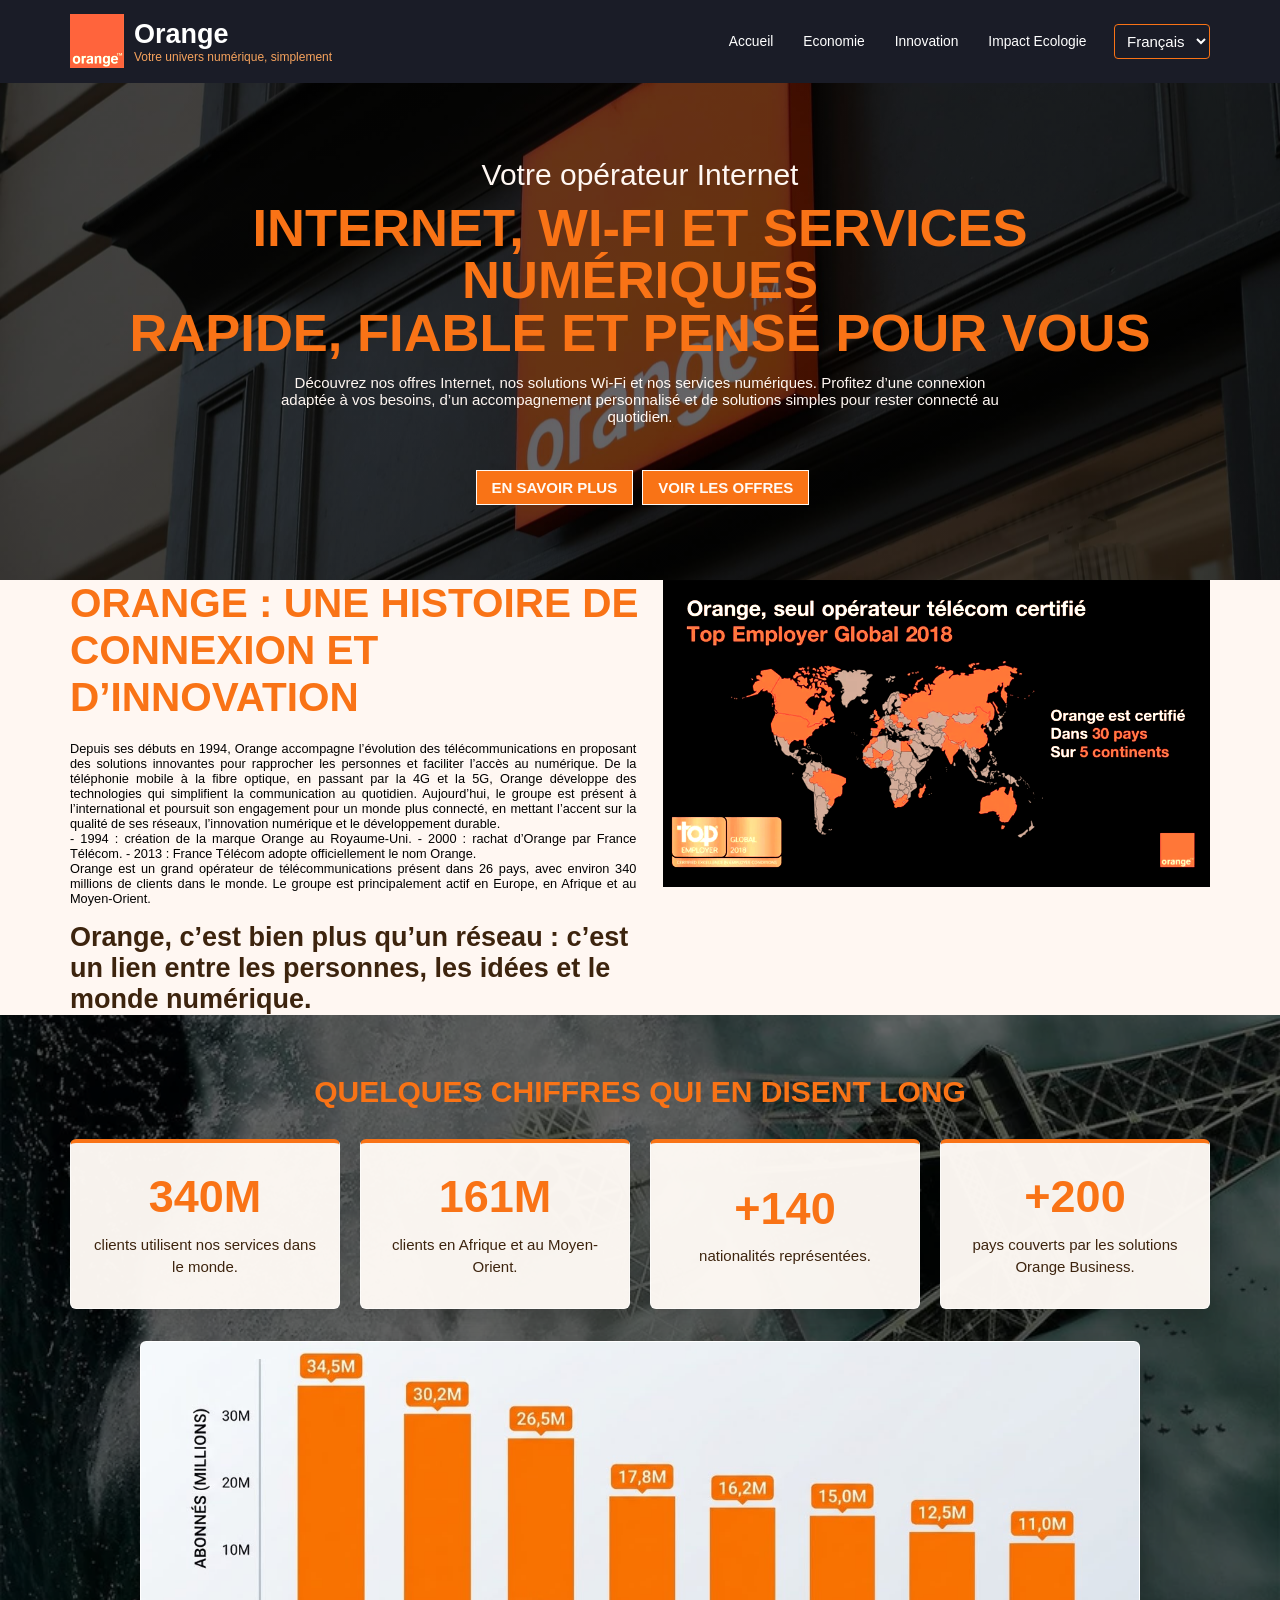
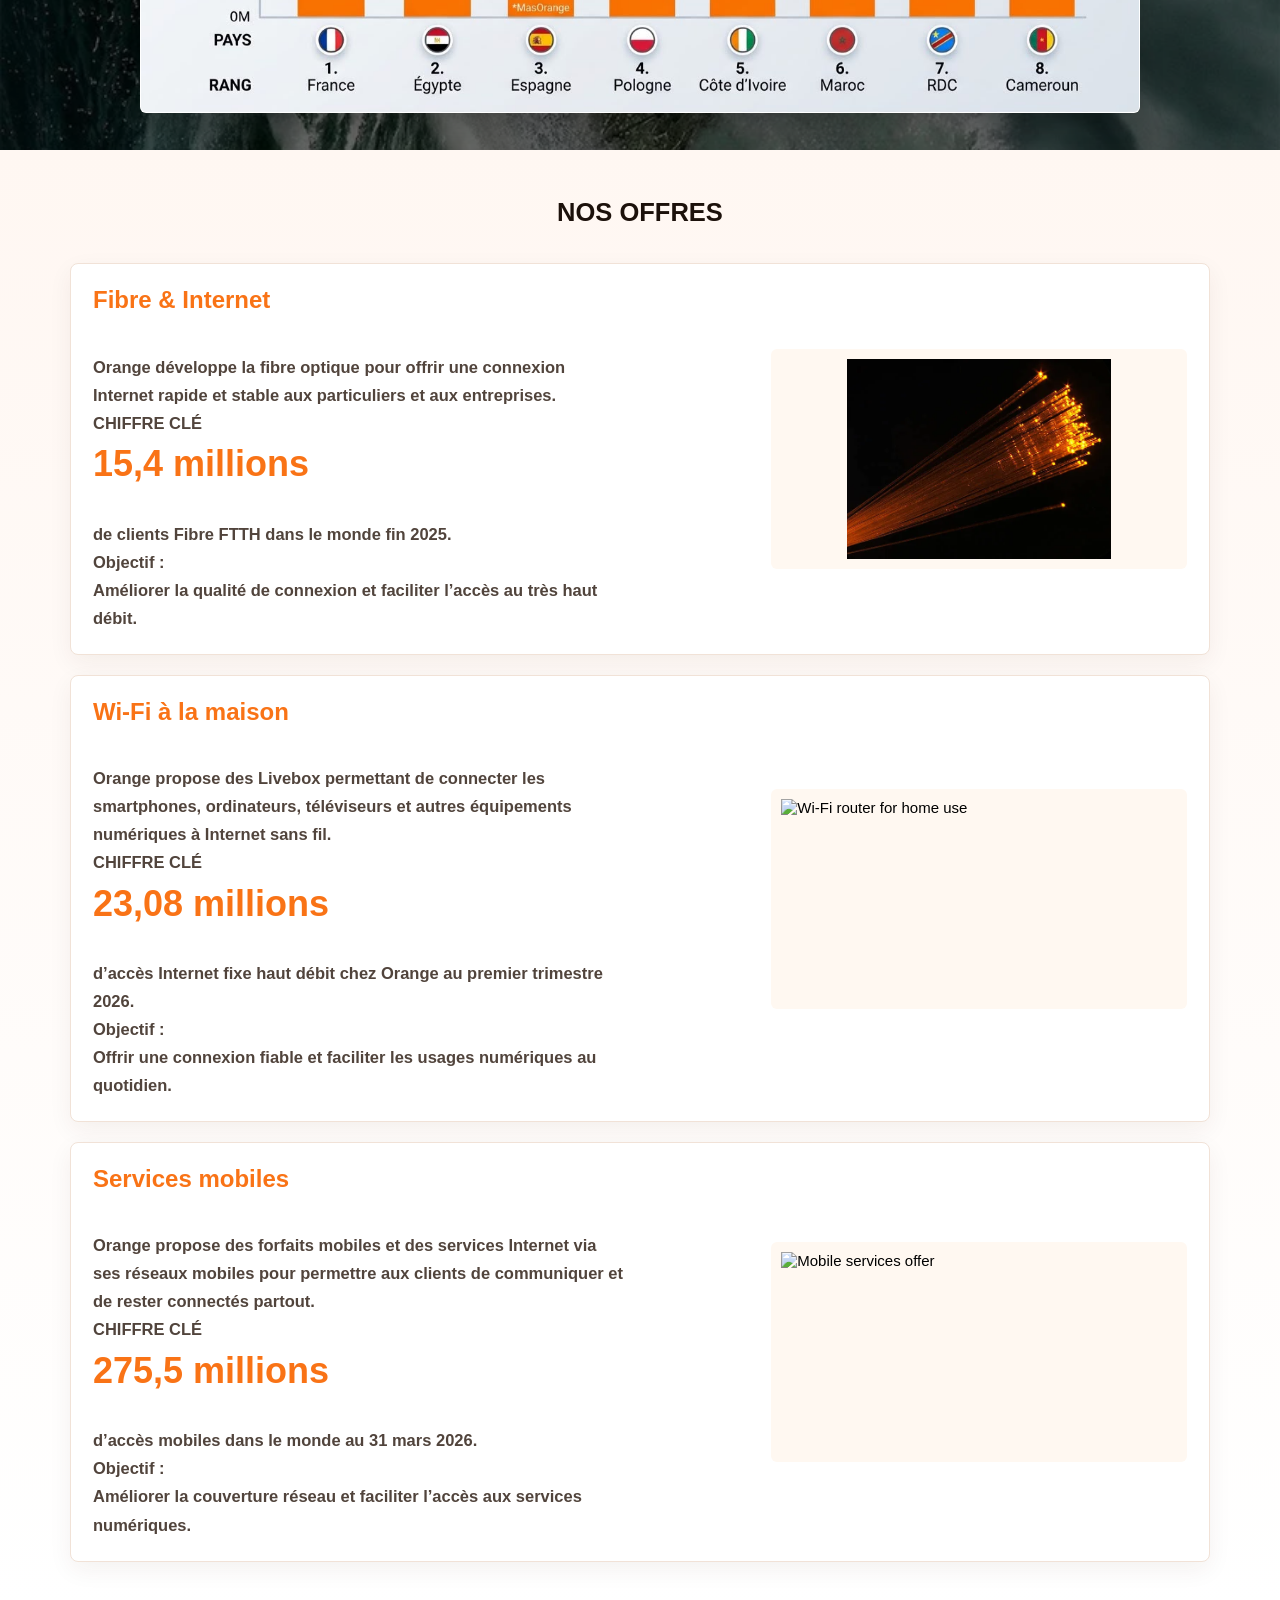
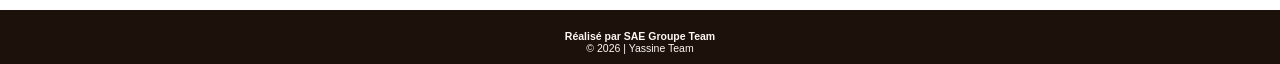
==== index.html @ 85a55e66 "Update index.html" ====
<!DOCTYPE html>
<html lang="fr" dir="ltr">
<head lang="fr">
    <meta charset="UTF-8">
    <meta http-equiv="X-UA-Compatible" content="IE=edge">
    <meta name="viewport" content="width=device-width, initial-scale=1.0">
    <title>Orange</title>
    <link rel="icon" href="images/logo/orange.jpg" type="image/x-icon">
    <link rel="stylesheet" href="style.css">
</head>

<body>
    <section id="sec-0">
        <header class="ana">
            <div class="hide" id="searchBar">
                <input type="search" name="searchBox" id="searchBox" placeholder="Type your search here..    Press [Esc] to exist">
            </div>
            <div class="container">  
                    <img class="orange-logo" src="menuimages\orange.jpg" alt="Logo Orange" />
                    
                   <h1 class="hhh">
                        <span>Orange</span>
                        <p class="you" data-i18n="tagline">Votre univers numérique, simplement</p>
                    </h1>
                <div class="meme">
                <nav class="me">
                    <a href="index.html" data-i18n="nav-index">Accueil</a>
                    <a href="page1.html" data-i18n="nav-economy">Economie</a>
                    <a href="page2.html" data-i18n="nav-innovation">Innovation</a>
                    <a href="page3.html" data-i18n="nav-ecology">Impact Ecologie</a>
                </nav>
                <label class="language-picker">
                    <span class="visually-hidden" data-i18n="language-label">Langue</span>
                    <select id="language-select" aria-label="Langue">
                        <option value="fr">Français</option>
                        <option value="en">English</option>
                        <option value="ar">العربية</option>
                    </select>
                </label>
                </div>
            </div>
        </header>
        <article>
        <div class="container">
            <h1 data-i18n="hero-title">Votre opérateur Internet</h1>
            <h2><span data-i18n="hero-heading">Internet, Wi‑Fi et services numériques</span><br>
            <span data-i18n="hero-subheading">Rapide, fiable et pensé pour vous</span></h2>
            <p data-i18n="hero-description">Découvrez nos offres Internet, nos solutions Wi‑Fi et nos services numériques. Profitez d’une connexion adaptée à vos besoins, d’un accompagnement personnalisé et de solutions simples pour rester connecté au quotidien.</p>
            <nav class="wahwah">
            <a href="#sec-2" data-i18n="hero-more">En savoir plus</a>
            <a href="#sec-3" data-i18n="hero-offers">Voir les offres</a>
            </nav>
        </div>
        </article>
    </section>
    <section id="sec-1">
        <div class="container">
            <article>
                <h1 data-i18n="welcome-title">Orange : une histoire de connexion et d’innovation</h1>
                <p data-i18n="services-description">Depuis ses débuts en 1994, Orange accompagne l’évolution des télécommunications en proposant des solutions innovantes pour rapprocher les personnes et faciliter l’accès au numérique. De la téléphonie mobile à la fibre optique, en passant par la 4G et la 5G, Orange développe des technologies qui simplifient la communication au quotidien.
                   Aujourd’hui, le groupe est présent à l’international et poursuit son engagement pour un monde plus connecté, en mettant l’accent sur la qualité de ses réseaux, l’innovation numérique et le développement durable.
                    <br> - 1994 : création de la marque Orange au Royaume-Uni.
                         - 2000 : rachat d’Orange par France Télécom.
                         - 2013 : France Télécom adopte officiellement le nom Orange.
                   <br> Orange est un grand opérateur de télécommunications présent dans 26 pays, avec environ 340 millions de clients dans le monde. Le groupe est principalement actif en Europe, en Afrique et au Moyen-Orient.
                </p>
                 <h2 data-i18n="services-title">Orange, c’est bien plus qu’un réseau : c’est un lien entre les personnes, les idées et le monde numérique.</h2>
            </article>
            <aside><img src="menuimages\orangestat.webp" alt="man"></aside>
        </div>
    </section>
    <section id="sec-2">
        <div class="container">
            <h1 data-i18n="stats-title">Quelques chiffres qui en disent long</h1>
            <div class="stats-grid">
                <article class="stat-card">
                    <strong class="stat-number" data-i18n="stat-340-number">340M</strong>
                    <p class="stat-label" data-i18n="stat-340-label">clients utilisent nos services dans le monde.</p>
                </article>
                <article class="stat-card">
                    <strong class="stat-number" data-i18n="stat-161-number">161M</strong>
                    <p class="stat-label" data-i18n="stat-161-label">clients en Afrique et au Moyen-Orient.</p>
                </article>
                <article class="stat-card">
                    <strong class="stat-number" data-i18n="stat-140-number">+140</strong>
                    <p class="stat-label" data-i18n="stat-140-label">nationalités représentées.</p>
                </article>
                <article class="stat-card">
                    <strong class="stat-number" data-i18n="stat-200-number">+200</strong>
                    <p class="stat-label" data-i18n="stat-200-label">pays couverts par les solutions Orange Business.</p>
                </article>
                <img src="menuimages\graph.jpeg" alt="man" class="stat-image">
            </div>
        </div>
    </section>
    <section id="sec-3">
        <div class="container">
            <h1 data-i18n="offers-title">Nos offres</h1>
            <div class="cont">
                <div class="card">
                    <div class="offer-copy">
                        <h5 class="caption" data-i18n="fiber-title">Fibre & Internet</h5>
                        <p data-i18n="fiber-description">
                            <br>
                            Orange développe la fibre optique pour offrir une connexion Internet rapide et stable aux particuliers et aux entreprises.
                            <br>

                            CHIFFRE CLÉ
                            <br>

                            15,4 millions
                            <br>

                            de clients Fibre FTTH dans le monde fin 2025.
                            <br>

                            Objectif :
                            <br>

                            Améliorer la qualité de connexion et faciliter l’accès au très haut débit.
                        </p>
                    </div>
                    <img src="menuimages/fibre.webp" class="offer-image" alt="Fibre Internet offer">
                </div>
                <div class="card">
                    <div class="offer-copy">
                        <h5 class="caption" data-i18n="wifi-title">Wi‑Fi à la maison</h5>
                        <p data-i18n="wifi-description">
                            <br>
                            Orange propose des Livebox permettant de connecter les smartphones, ordinateurs, téléviseurs et autres équipements numériques à Internet sans fil.
                            <br>

CHIFFRE CLÉ
                            <br>

23,08 millions
                            <br>

d’accès Internet fixe haut débit chez Orange au premier trimestre 2026.
                            <br>

Objectif :
                            <br>

Offrir une connexion fiable et faciliter les usages numériques au quotidien.
                        </p>
                    </div>
                    <img src="menuimages\maison.png" class="offer-image" alt="Wi-Fi router for home use">
                </div>
                <div class="card">
                    <div class="offer-copy">
                        <h5 class="caption" data-i18n="mobile-title">Services mobiles</h5>
                        <p data-i18n="mobile-description">
                            <br>
                           Orange propose des forfaits mobiles et des services Internet via ses réseaux mobiles pour permettre aux clients de communiquer et de rester connectés partout.
                            <br>

CHIFFRE CLÉ
                            <br>

275,5 millions
                            <br>

d’accès mobiles dans le monde au 31 mars 2026.
                            <br>

Objectif :
                            <br>

Améliorer la couverture réseau et faciliter l’accès aux services numériques.
                        </p>
                    </div>
                    <img src="menuimages\sm.png" class="offer-image" alt="Mobile services offer">
                </div>
            </div>
        </div>
    </section>

    <section id="sec-7">
        <div class="container">
            <h4 data-i18n="footer-credit">Réalisé par SAE Groupe Team</h4>
            <p data-i18n="footer-copy">© 2026 | Yassine Team</p>
        </div>
    </section>

    <script>
        const translations = {
            fr: {
                'page-title': 'Orange', 'language-label': 'Langue',
                tagline: 'Votre univers numérique, simplement',
                'nav-economy': 'Économie', 'nav-ecology': 'Écologie', 'nav-innovation': 'Innovation', 'nav-help': 'Aide', 'nav-contact': 'Contact',
                'hero-title': 'Votre opérateur Internet', 'hero-heading': 'Internet, Wi‑Fi et services numériques', 'hero-subheading': 'Rapide, fiable et pensé pour vous',
                'hero-description': 'Découvrez nos offres Internet, nos solutions Wi‑Fi et nos services numériques. Profitez d’une connexion adaptée à vos besoins, d’un accompagnement personnalisé et de solutions simples pour rester connecté au quotidien.',
                'hero-more': 'En savoir plus', 'hero-offers': 'Voir les offres',
                'welcome-title': 'Bienvenue chez votre opérateur Internet', 'services-title': 'Nos services',
                'services-description': 'Retrouvez des solutions adaptées à chaque usage : Internet à la maison, Wi‑Fi, accompagnement client et services numériques. Choisissez l’offre qui correspond à votre quotidien et restez connecté où que vous soyez.',
                'stats-title': 'Quelques chiffres qui en disent long',
                'stat-340-number': '340M', 'stat-340-label': 'clients utilisent nos services dans le monde.',
                'stat-161-number': '161M', 'stat-161-label': 'clients en Afrique et au Moyen-Orient.',
                'stat-140-number': '+140', 'stat-140-label': 'nationalités représentées.',
                'stat-200-number': '+200', 'stat-200-label': 'pays couverts par les solutions Orange Business.',
                'offers-title': 'Nos offres', 'fiber-title': 'Fibre & Internet', 'fiber-description': 'Profitez d’une connexion rapide et stable pour naviguer, regarder vos contenus en streaming, travailler et rester connecté au quotidien. Haut débit. Connexion stable. Pour toute la maison.',
                'wifi-title': 'Wi‑Fi à la maison', 'wifi-description': 'Profitez d’une connexion Wi‑Fi stable dans toute la maison pour connecter facilement vos appareils au quotidien. Bonne couverture Wi‑Fi. Dans toute la maison. Tous vos appareils connectés.',
                'mobile-title': 'Services mobiles', 'mobile-description': 'Restez connecté partout avec nos offres mobiles adaptées à vos besoins. Profitez d’un réseau performant pour communiquer, naviguer sur Internet et utiliser vos applications au quotidien. Offres mobiles. Internet mobile. Réseau performant.',
                'footer-credit': 'Réalisé par SAE Groupe Team', 'footer-copy': '© 2026 | Yassine Team'
            },
            en: {
                'page-title': 'Orange', 'language-label': 'Language',
                tagline: 'Your digital world, made simple',
                'nav-economy': 'Economy', 'nav-ecology': 'Environment', 'nav-innovation': 'Innovation', 'nav-help': 'Help', 'nav-contact': 'Contact',
                'hero-title': 'Your Internet provider', 'hero-heading': 'Internet, Wi-Fi and digital services', 'hero-subheading': 'Fast, reliable and made for you',
                'hero-description': 'Discover our Internet plans, Wi-Fi solutions and digital services. Enjoy a connection tailored to your needs, personal support and simple solutions to keep you connected every day.',
                'hero-more': 'Learn more', 'hero-offers': 'Explore plans',
                'welcome-title': 'Welcome to your Internet provider', 'services-title': 'Our services',
                'services-description': 'Find solutions for every need: home Internet, Wi-Fi, customer support and digital services. Choose the plan that fits your everyday life and stay connected wherever you are. Orange is a major telecommunications provider present in 26 countries, with around 340 million customers worldwide. The group operates mainly in Europe, Africa and the Middle East.',
                'stats-title': 'A few numbers that speak volumes',
                'stat-340-number': '340M', 'stat-340-label': 'customers use our services worldwide.',
                'stat-161-number': '161M', 'stat-161-label': 'customers in Africa and the Middle East.',
                'stat-140-number': '+140', 'stat-140-label': 'nationalities represented.',
                'stat-200-number': '+200', 'stat-200-label': 'countries covered by Orange Business solutions.',
                'offers-title': 'Our plans', 'fiber-title': 'Fibre & Internet', 'fiber-description': '- Enjoy a fast, stable connection for browsing, streaming, working and staying connected every day. High speed. Stable connection. For your whole home. - In France, Orange has around 15.4 million fibre customers worldwide, including nearly 10 million in France, according to figures from the end of 2025.',
                'wifi-title': 'Home Wi-Fi', 'wifi-description': '- Enjoy stable Wi-Fi throughout your home and easily connect your devices every day. Good Wi-Fi coverage. Throughout the home. All your devices connected. - In France, Orange still had around 1.6 million non-fibre fixed Internet connections at the end of 2025.',
                'mobile-title': 'Mobile services', 'mobile-description': '- Stay connected wherever you go with mobile plans tailored to your needs. Enjoy a high-performance network for calls, browsing and everyday apps. Mobile plans. Mobile Internet. High-performance network. - In France, Orange had 34 million customers in 2025, according to the group’s official figures. - Worldwide, Orange had 272.8 million mobile accesses at the end of 2025, according to its official figures.',
                'footer-credit': 'Made by SAE Groupe Team', 'footer-copy': '© 2026 | Yassine Team'
            },
            ar: {
                'page-title': 'أورنج', 'language-label': 'اللغة',
                tagline: 'عالمك الرقمي بكل بساطة',
                'nav-economy': 'الاقتصاد', 'nav-ecology': 'البيئة', 'nav-innovation': 'الابتكار', 'nav-help': 'المساعدة', 'nav-contact': 'اتصل بنا',
                'hero-title': 'مزود الإنترنت الخاص بك', 'hero-heading': 'الإنترنت والواي فاي والخدمات الرقمية', 'hero-subheading': 'سريع وموثوق ومصمم من أجلك',
                'hero-description': 'اكتشف عروض الإنترنت وحلول الواي فاي والخدمات الرقمية. استفد من اتصال يناسب احتياجاتك، ومرافقة شخصية، وحلول بسيطة لتبقى متصلاً كل يوم.',
                'hero-more': 'اكتشف المزيد', 'hero-offers': 'تصفح العروض',
                'welcome-title': 'مرحباً بك لدى مزود الإنترنت الخاص بك', 'services-title': 'خدماتنا',
                'services-description': 'اكتشف حلولاً تناسب جميع الاستخدامات: إنترنت منزلي، وواي فاي، وخدمة العملاء، وخدمات رقمية. اختر العرض المناسب لحياتك اليومية وابقَ متصلاً أينما كنت. أورنج شركة اتصالات كبرى موجودة في 26 دولة، ويبلغ عدد عملائها نحو 340 مليوناً حول العالم. وتنشط المجموعة بشكل رئيسي في أوروبا وأفريقيا والشرق الأوسط.',
                'stats-title': 'أرقام تتحدث عن نفسها',
                'stat-340-number': '340 مليون', 'stat-340-label': 'عميل يستخدم خدماتنا حول العالم.',
                'stat-161-number': '161 مليون', 'stat-161-label': 'عميل في أفريقيا والشرق الأوسط.',
                'stat-140-number': 'أكثر من 140', 'stat-140-label': 'جنسية ممثلة.',
                'stat-200-number': 'أكثر من 200', 'stat-200-label': 'دولة تغطيها حلول Orange Business.',
                'offers-title': 'عروضنا', 'fiber-title': 'الألياف البصرية والإنترنت', 'fiber-description': '- استمتع باتصال سريع ومستقر للتصفح ومشاهدة المحتوى والعمل والبقاء متصلاً كل يوم. سرعة عالية. اتصال مستقر. لجميع أفراد المنزل. - في فرنسا، لدى أورنج نحو 15.4 مليون عميل للألياف البصرية حول العالم، من بينهم ما يقارب 10 ملايين في فرنسا، وفقاً لأرقام نهاية عام 2025.',
                'wifi-title': 'واي فاي في المنزل', 'wifi-description': '- استمتع باتصال واي فاي مستقر في جميع أنحاء المنزل واربط أجهزتك بسهولة. تغطية واي فاي جيدة. في كل أرجاء المنزل. جميع أجهزتك متصلة. - في فرنسا، كان لدى أورنج نحو 1.6 مليون اشتراك إنترنت ثابت غير متصل بالألياف البصرية في نهاية عام 2025.',
                'mobile-title': 'خدمات الهاتف المحمول', 'mobile-description': '- ابقَ متصلاً أينما كنت مع عروض الهاتف المحمول المناسبة لاحتياجاتك. استفد من شبكة فعالة للمكالمات وتصفح الإنترنت واستخدام التطبيقات. عروض الهاتف المحمول. إنترنت الهاتف المحمول. شبكة فعالة. - في فرنسا، بلغ عدد عملاء أورنج 34 مليوناً في عام 2025، وفقاً للأرقام الرسمية للمجموعة. - وعلى مستوى العالم، بلغ عدد اشتراكات الهاتف المحمول لدى أورنج 272.8 مليوناً في نهاية عام 2025، وفقاً لأرقامها الرسمية.',
                'footer-credit': 'تنفيذ فريق SAE Groupe', 'footer-copy': '© 2026 | فريق ياسين'
            }
        };

        const languageSelect = document.querySelector('#language-select');
        const offerNumberPattern = /(\d[\d.,]*\s+(?:millions?|مليون(?:اً)?))/gi;

        function emphasizeOfferNumbers(element) {
            const walker = document.createTreeWalker(element, NodeFilter.SHOW_TEXT);
            const textNodes = [];

            while (walker.nextNode()) {
                textNodes.push(walker.currentNode);
            }

            textNodes.forEach((textNode) => {
                const text = textNode.textContent;
                const matches = [...text.matchAll(offerNumberPattern)];

                if (!matches.length) {
                    return;
                }

                const fragment = document.createDocumentFragment();
                let position = 0;

                matches.forEach((match) => {
                    fragment.append(document.createTextNode(text.slice(position, match.index)));
                    const number = document.createElement('span');
                    number.className = 'offer-number';
                    number.textContent = match[0];
                    fragment.append(number);
                    position = match.index + match[0].length;
                });

                fragment.append(document.createTextNode(text.slice(position)));
                textNode.replaceWith(fragment);
            });
        }

        document.querySelectorAll('#sec-3 .card p').forEach(emphasizeOfferNumbers);

        function setLanguage(language) {
            const dictionary = translations[language];
            document.documentElement.lang = language;
            document.documentElement.dir = language === 'ar' ? 'rtl' : 'ltr';
            document.title = dictionary['page-title'];
            document.querySelectorAll('[data-i18n]').forEach((element) => {
                element.textContent = dictionary[element.dataset.i18n];
                if (element.matches('#sec-3 .card p')) {
                    emphasizeOfferNumbers(element);
                }
            });
            languageSelect.setAttribute('aria-label', dictionary['language-label']);
        }

        languageSelect.addEventListener('change', (event) => setLanguage(event.target.value));
    </script>
</body>
</html>
---- style.css ----
* {
    box-sizing: border-box;
    margin: 0;
    padding: 0;
    outline-style: none;
}

:root {
    --txtaccent: #fff7f2;
    --textaccent2: #f7a35d;
    --textaccent3: #3d240e;
    --txtaccent4: #f97316;
    --haccent: #f97316;
    --haccent2: #fffaf5;
    --bgaccent: #1c110b;
}

html {
    color: #000;
    font-family: 'Segoe UI', Tahoma, Geneva, Verdana, sans-serif;
    font-size: 12px;
}

.container {
    width: 95%;
    margin: 0 auto;
}

img {
    filter: sepia(0.45) saturate(1.7) hue-rotate(-25deg) brightness(1.05) contrast(1.08);
}

.hide {
    display: none;
}

#sec-0 {
    background: linear-gradient(rgba(0, 0, 0, 0.6), rgba(0, 0, 0, 0.6)), url(menuimages/orange.jpeg) no-repeat center center / cover;
}

#sec-0 header.ana {
    position: relative;
    display: flex;
    background-color: #1a1c27;
}

#sec-0 header.ana .container {
    display: flex;
    align-items: center;
    justify-content: flex-start;
    gap: 10px;
    padding: 0.65rem 0;
}

.orange-logo {
    width: 54px;
    height: 54px;
    flex-shrink: 0;
    object-fit: cover;
}

#sec-0 header h1 {
    color: var(--haccent);
    font-size: 1.8rem;
    font-weight: bold;
}

#sec-0 header h1 span {
    color: #fff;
}

#sec-0 header h1 p {
    color: var(--textaccent2);
    font-size: 0.8rem;
    font-weight: normal;
}

#sec-0 header .meme {
    display: flex;
    align-items: center;
    gap: 0.5rem;
    margin-left: auto;
}

.me {
    display: flex;
    flex-wrap: wrap;
    flex-direction: row;
}

.language-picker {
    flex-shrink: 0;
}

.language-picker select {
    max-width: 110px;
    padding: 7px 8px;
    border: 1px solid var(--haccent);
    border-radius: 4px;
    background-color: #1a1c27;
    color: #fff;
    font: inherit;
}

.visually-hidden {
    position: absolute;
    width: 1px;
    height: 1px;
    overflow: hidden;
    clip: rect(0, 0, 0, 0);
    white-space: nowrap;
    clip-path: inset(50%);
}

html[dir="rtl"] body {
    text-align: right;
}

html[dir="rtl"] #sec-0 article,
html[dir="rtl"] #sec-2,
html[dir="rtl"] #sec-3 h1,
html[dir="rtl"] #sec-7 {
    text-align: center;
}

html[dir="rtl"] #sec-3 .card p {
    text-align: right;
}

html[dir="rtl"] #sec-1 article {
    text-align: right;
}

#sec-0 header nav a {
    display: block;
    padding: 10px;
    color: white;
    text-align: center;
    text-decoration: none;
}

#sec-0 header nav a:hover {
    border-top: 3px solid black;
    border-bottom: 1px solid cyan;
    border-radius: 20px;
    background-color: #73757e;
    color: white;
    text-decoration: underline;
    transition: all 1.5s ease;
}

#sec-0 article {
    display: flex;
    align-items: center;
    padding: 3rem 0;
    text-align: center;
}

#sec-0 article h1 {
    margin-bottom: 10px;
    color: var(--txtaccent);
    font-size: 1.25rem;
    font-weight: normal;
}

#sec-0 article h2 {
    margin-bottom: 15px;
    color: var(--txtaccent);
    font-size: 1.85rem;
    font-weight: 700;
    line-height: 1em;
    text-transform: uppercase;
}

#sec-0 article h2 span {
    color: var(--haccent);
}

#sec-0 article p {
    margin-bottom: 3rem;
    padding: 0 4rem;
    color: var(--txtaccent);
}

#sec-0 article a {
    display: inline-block;
    margin-left: 5px;
    padding: 8px 15px;
    border: 1px solid var(--haccent2);
    background-color: var(--txtaccent4);
    color: var(--haccent2);
    font-weight: bold;
    text-decoration: none;
    text-transform: uppercase;
}

#sec-0 article a:hover {
    background-color: #0b2d5c;
    color: #fff;
}

#sec-1 {
    background-color: var(--txtaccent);
}

#sec-1 article {
    padding-top: 20px;
    text-align: center;
}

#sec-1 article h1 {
    color: var(--haccent);
    font-size: 1.85rem;
    font-weight: 700;
    text-transform: uppercase;
}

#sec-1 article h2 {
    color: var(--textaccent3);
    font-size: 1.1rem;
    font-weight: 700;
}

#sec-1 article p {
    margin: 1.3rem 0 1.1rem;
    font-size: 0.85rem;
    text-align: justify;
}

#sec-1 aside {
    width: 95%;
    margin: 25px auto 0;
}

#sec-1 aside img {
    display: block;
    width: 100%;
    max-width: 560px;
    height: auto;
    margin: 0 auto;
    object-fit: contain;
}

#sec-2 {
    padding: 3rem 0 2.5rem;
    background: linear-gradient(rgba(0, 0, 0, 0.6), rgba(0, 0, 0, 0.6)), url(menuimages/paris.webp) no-repeat center center / cover;
    text-align: center;
}

#sec-2 .container > h1 {
    margin-bottom: 30px;
    color: var(--haccent);
    font-size: 2rem;
    font-weight: 700;
    text-transform: uppercase;
}

#sec-2 .stats-grid {
    display: grid;
    grid-template-columns: minmax(0, 1fr);
    gap: 16px;
}

#sec-2 .stat-card {
    display: flex;
    min-height: 170px;
    flex-direction: column;
    align-items: center;
    justify-content: center;
    padding: 24px 20px;
    border: 1px solid rgba(255, 255, 255, 0.68);
    border-top: 4px solid var(--haccent);
    border-radius: 6px;
    background-color: rgba(255, 250, 245, 0.97);
    box-shadow: 0 8px 24px rgba(0, 0, 0, 0.12);
}

#sec-2 .stat-number {
    display: block;
    margin-bottom: 12px;
    color: var(--haccent);
    font-size: 3rem;
    font-weight: 800;
    line-height: 1.1;
}

#sec-2 .stat-label {
    max-width: 28ch;
    color: var(--textaccent3);
    font-size: 1rem;
    line-height: 1.5;
}

#sec-2 .stat-image {
    display: block;
    grid-column: 1 / -1;
    justify-self: center;
    width: 100%;
    max-width: 1000px;
    height: auto;
    margin-top: 12px;
    border: 1px solid rgba(255, 255, 255, 0.8);
    border-radius: 6px;
    background-color: #fff;
    box-shadow: 0 8px 24px rgba(0, 0, 0, 0.16);
    filter: none;
    object-fit: contain;
}

html[dir="rtl"] #sec-2 .stat-label {
    text-align: center;
}

@media (min-width: 576px) {
    #sec-2 .stats-grid {
        grid-template-columns: repeat(2, minmax(0, 1fr));
    }
}

@media (min-width: 1200px) {
    #sec-2 .stats-grid {
        grid-template-columns: repeat(4, minmax(0, 1fr));
        gap: 20px;
    }
}

#sec-3 {
    padding: 48px 0;
    background: linear-gradient(180deg, #fff7f2 0%, #fff 100%);
}

#sec-3 h1 {
    margin-bottom: 36px;
    color: var(--bgaccent);
    font-size: 1.7rem;
    font-weight: 900;
    text-align: center;
    text-transform: uppercase;
}

#sec-3 .cont {
    display: flex;
    flex-direction: column;
    gap: 20px;
}

#sec-3 .card {
    display: grid;
    grid-template-columns: minmax(0, 1fr) minmax(220px, 38%);
    align-items: center;
    gap: clamp(20px, 4vw, 56px);
    width: 100%;
    padding: 22px;
    border: 1px solid #f1e2d7;
    border-radius: 8px;
    background-color: #fff;
    box-shadow: 0 8px 24px rgba(61, 36, 14, 0.06);
}

#sec-3 .caption {
    margin-bottom: 10px;
    color: var(--haccent);
    font-size: 1.6rem;
    font-weight: 800;
}

#sec-3 .card p {
    max-width: 58ch;
    color: #51443c;
    font-size: 1.1rem;
    font-weight: 600;
    line-height: 1.7;
    hyphens: auto;
    text-align: left;
    overflow-wrap: break-word;
}

#sec-3 .offer-number {
    display: block;
    margin: 0.45rem 0;
    color: var(--haccent);
    font-size: 2.4rem;
    font-weight: 800;
    line-height: 1.15;
}

#sec-3 .offer-image {
    display: block;
    width: 100%;
    height: 220px;
    padding: 10px;
    border-radius: 6px;
    background-color: #fff8f1;
    filter: none;
    object-fit: contain;
}

html[dir="rtl"] #sec-3 .card p {
    text-align: right;
}

@media (max-width: 575px) {
    #sec-3 {
        padding: 34px 0;
    }

    #sec-3 .card {
        grid-template-columns: minmax(0, 1fr) minmax(110px, 34%);
        gap: 12px;
        padding: 14px;
    }

    #sec-3 .caption {
        font-size: 1.25rem;
    }

    #sec-3 .card p {
        font-size: 0.95rem;
        line-height: 1.5;
    }

    #sec-3 .offer-number {
        font-size: 1.8rem;
    }

    #sec-3 .offer-image {
        height: 145px;
        padding: 6px;
    }
}

#sec-7 {
    padding: 20px 0 10px;
    background-color: var(--bgaccent);
    font-size: 0.7rem;
    text-align: center;
}

#sec-7 h4,
#sec-7 p {
    color: var(--txtaccent);
}

@media (min-width: 576px) {
    html {
        font-size: 13px;
    }

    .container {
        width: 520px;
    }
}

@media (min-width: 768px) {
    html {
        font-size: 14px;
    }

    .container {
        width: 720px;
    }

    #sec-0 {
        background-position: center center;
    }

    #sec-0 article {
        padding: 5rem 0;
    }

    #sec-0 article h1 {
        font-size: 2rem;
    }

    #sec-0 article h2 {
        font-size: 3.5rem;
    }

    #sec-1 .container {
        display: flex;
        flex-wrap: wrap;
        justify-content: space-between;
    }

    #sec-1 article {
        display: flex;
        width: 51%;
        flex-flow: column nowrap;
        justify-content: center;
        padding: 0;
        text-align: left;
    }

    #sec-1 article p {
        padding-right: 1rem;
    }

    #sec-1 aside {
        width: 48%;
        margin: 0;
        text-align: right;
    }

    #sec-2 {
        padding: 4rem 0 2.5rem;
    }

}

@media (min-width: 1200px) {
    html {
        font-size: 15px;
    }

    .container {
        width: 1140px;
    }

    #sec-0 header.ana .container {
        padding: 0.95rem 0;
    }

    #sec-0 header nav a {
        margin-right: 10px;
        font-size: 0.92rem;
    }

    #sec-0 article p {
        padding-right: 14rem;
        padding-left: 14rem;
    }

    #sec-1 article h1 {
        font-size: 2.7rem;
    }

    #sec-1 article h2 {
        font-size: 1.8rem;
    }

    #sec-2 {
        background-position: center top;
    }

}

@media (min-width: 1400px) {
    html {
        font-size: 17px;
    }

    .container {
        width: 1340px;
    }
}

@media (max-width: 767px) {
    #sec-0 header.ana .container {
        flex-wrap: wrap;
    }

    #sec-0 header .meme {
        width: 100%;
        flex-wrap: wrap;
        justify-content: center;
        margin-left: 0;
    }

    .me {
        justify-content: center;
    }
}
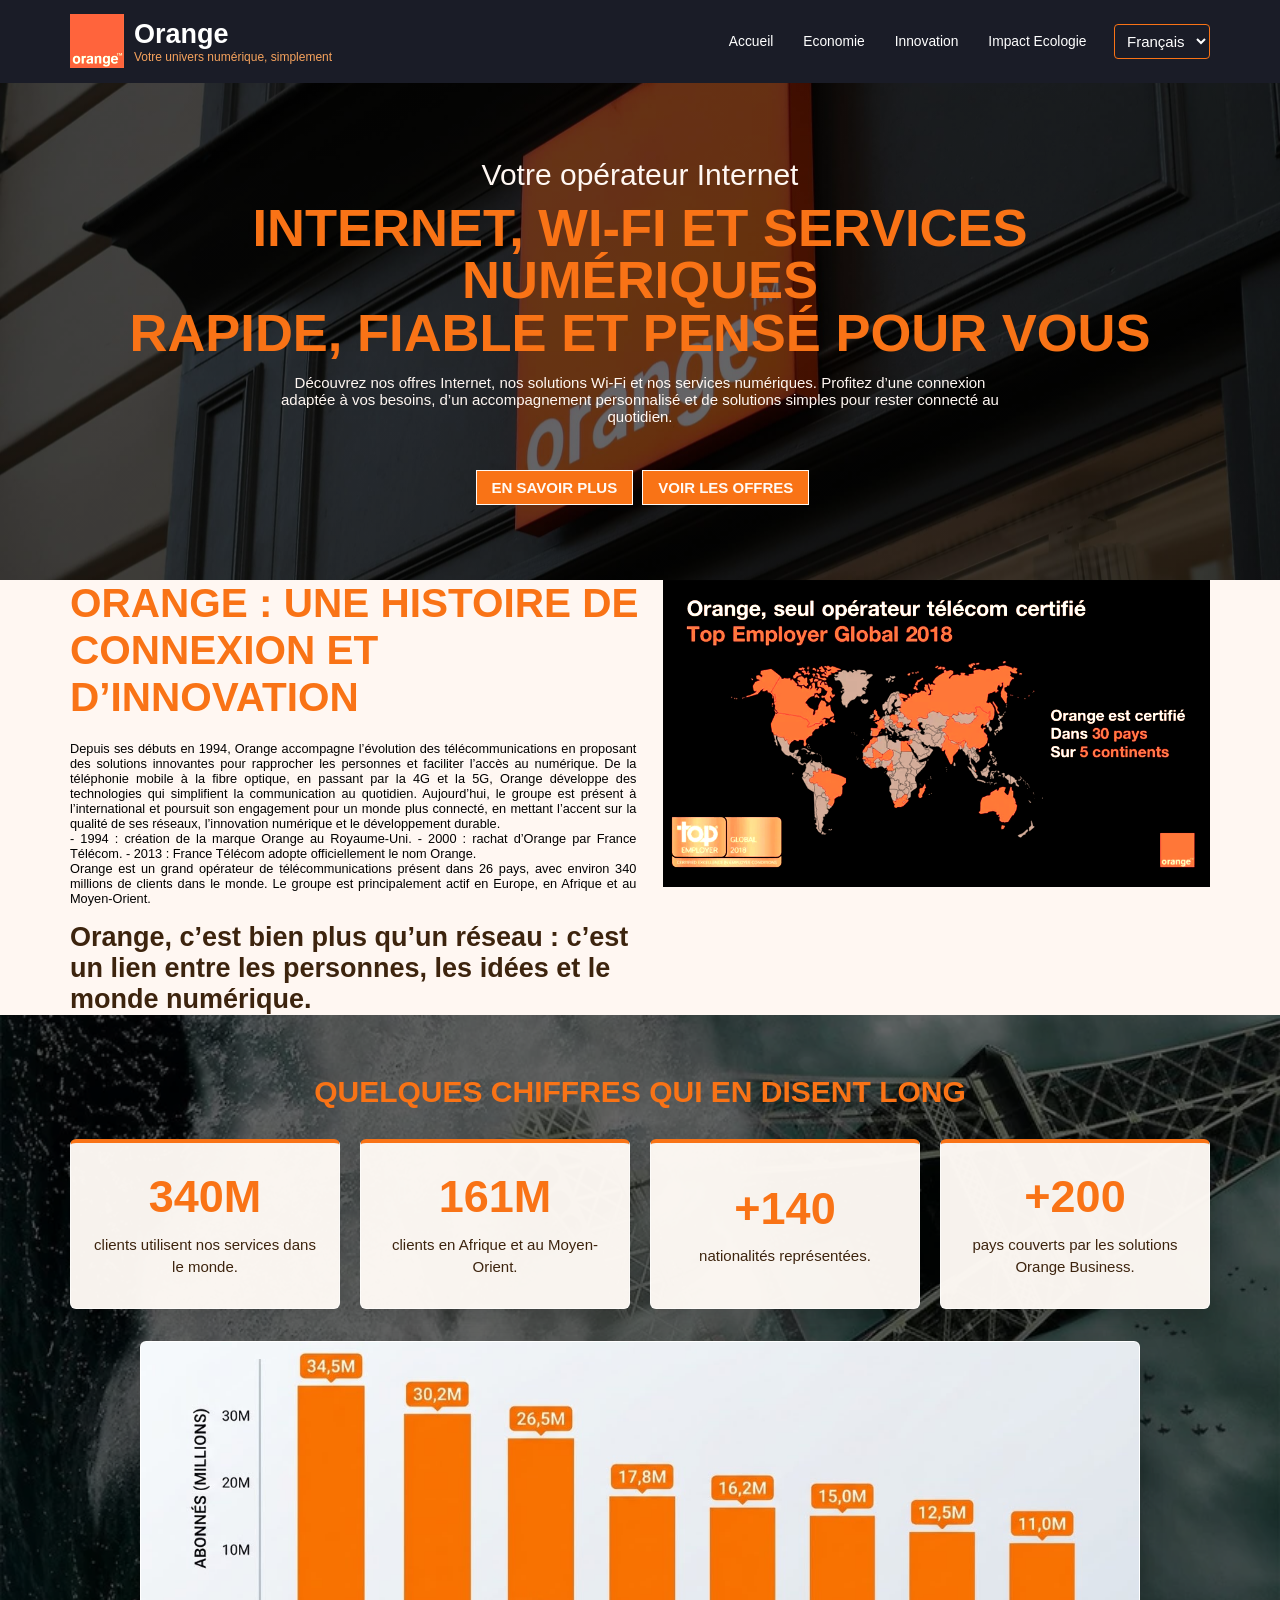
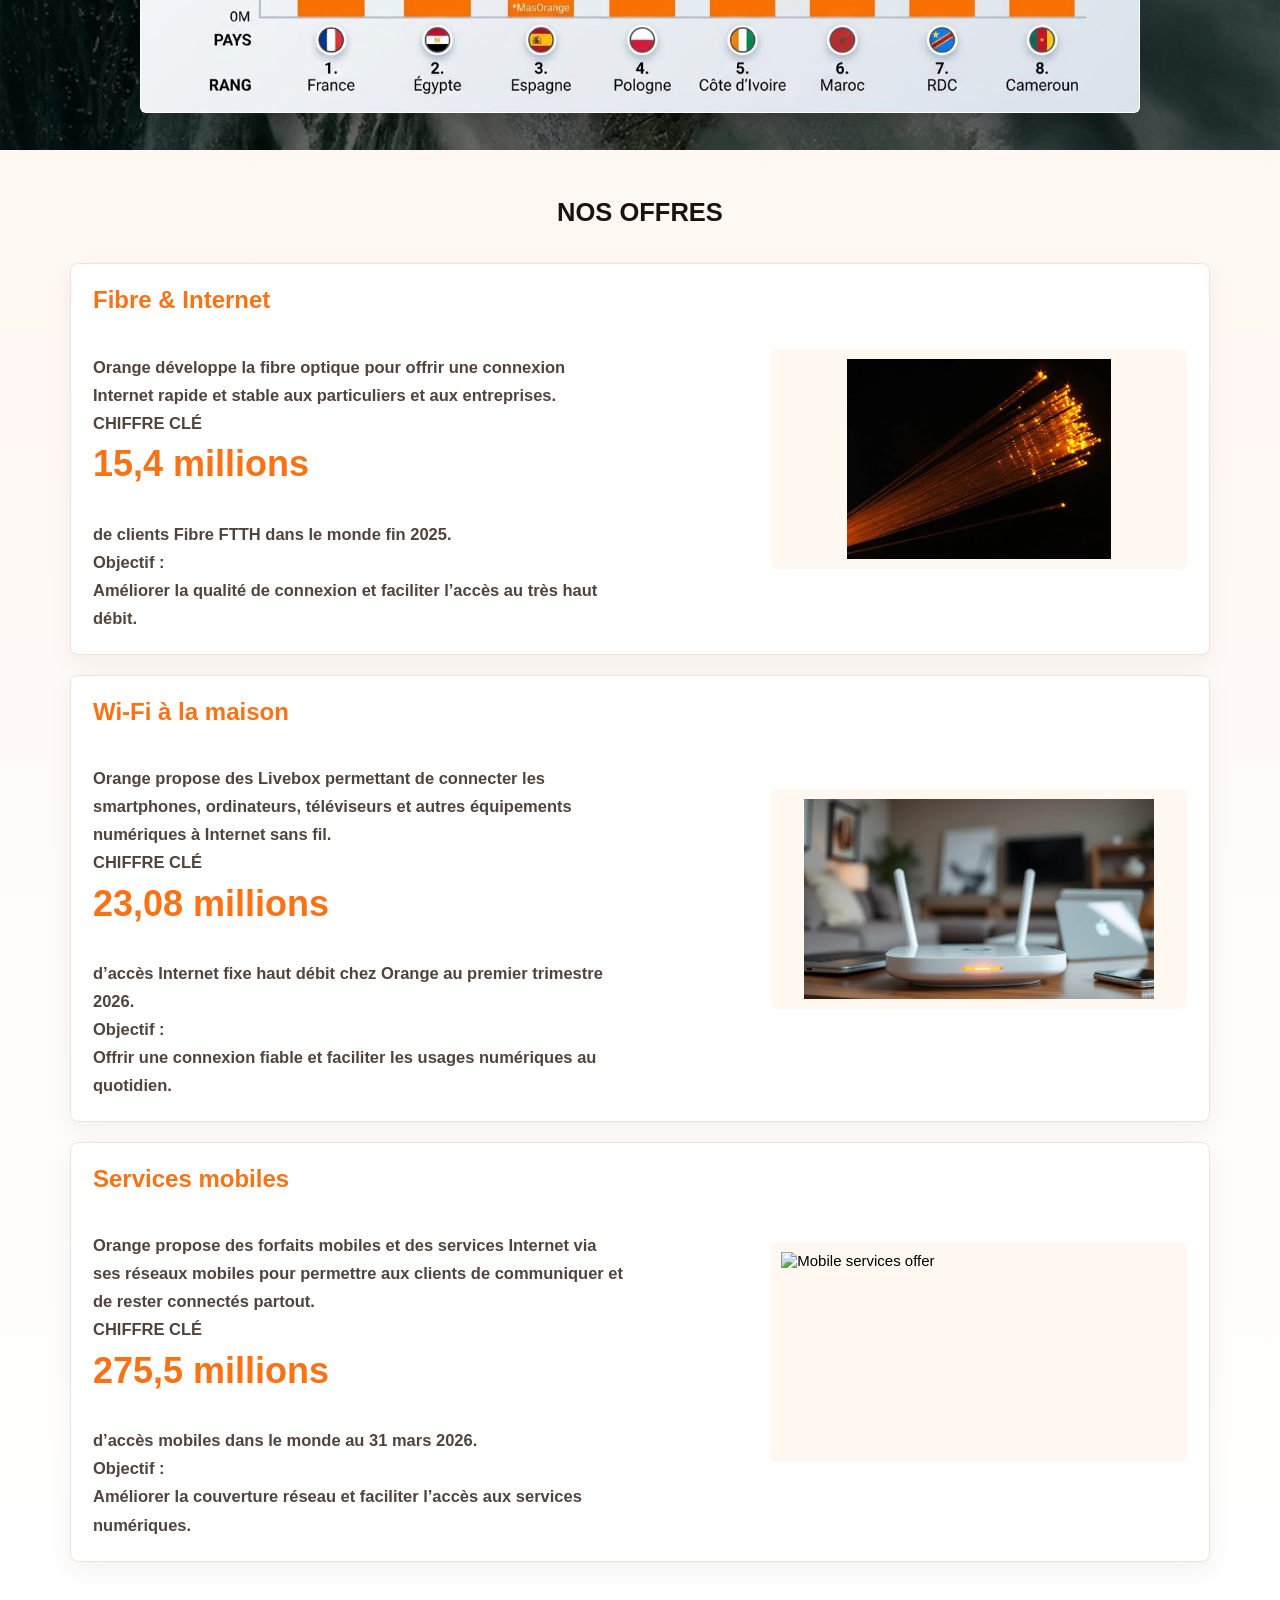
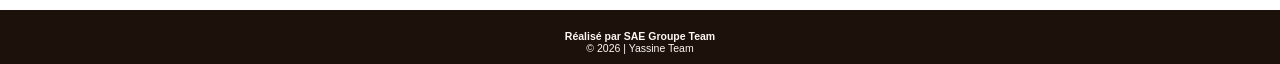
==== commit 5a843e64: "Update print statement from 'Hello' to 'Goodbye'" ====
--- a/index.html
+++ b/index.html
@@ -145,7 +145,7 @@
 Offrir une connexion fiable et faciliter les usages numériques au quotidien.
                         </p>
                     </div>
-                    <img src="menuimages\maison.png" class="offer-image" alt="Wi-Fi router for home use">
+                    <img src="menuimages/wifi.webp" class="offer-image" alt="Wi-Fi router for home use">
                 </div>
                 <div class="card">
                     <div class="offer-copy">
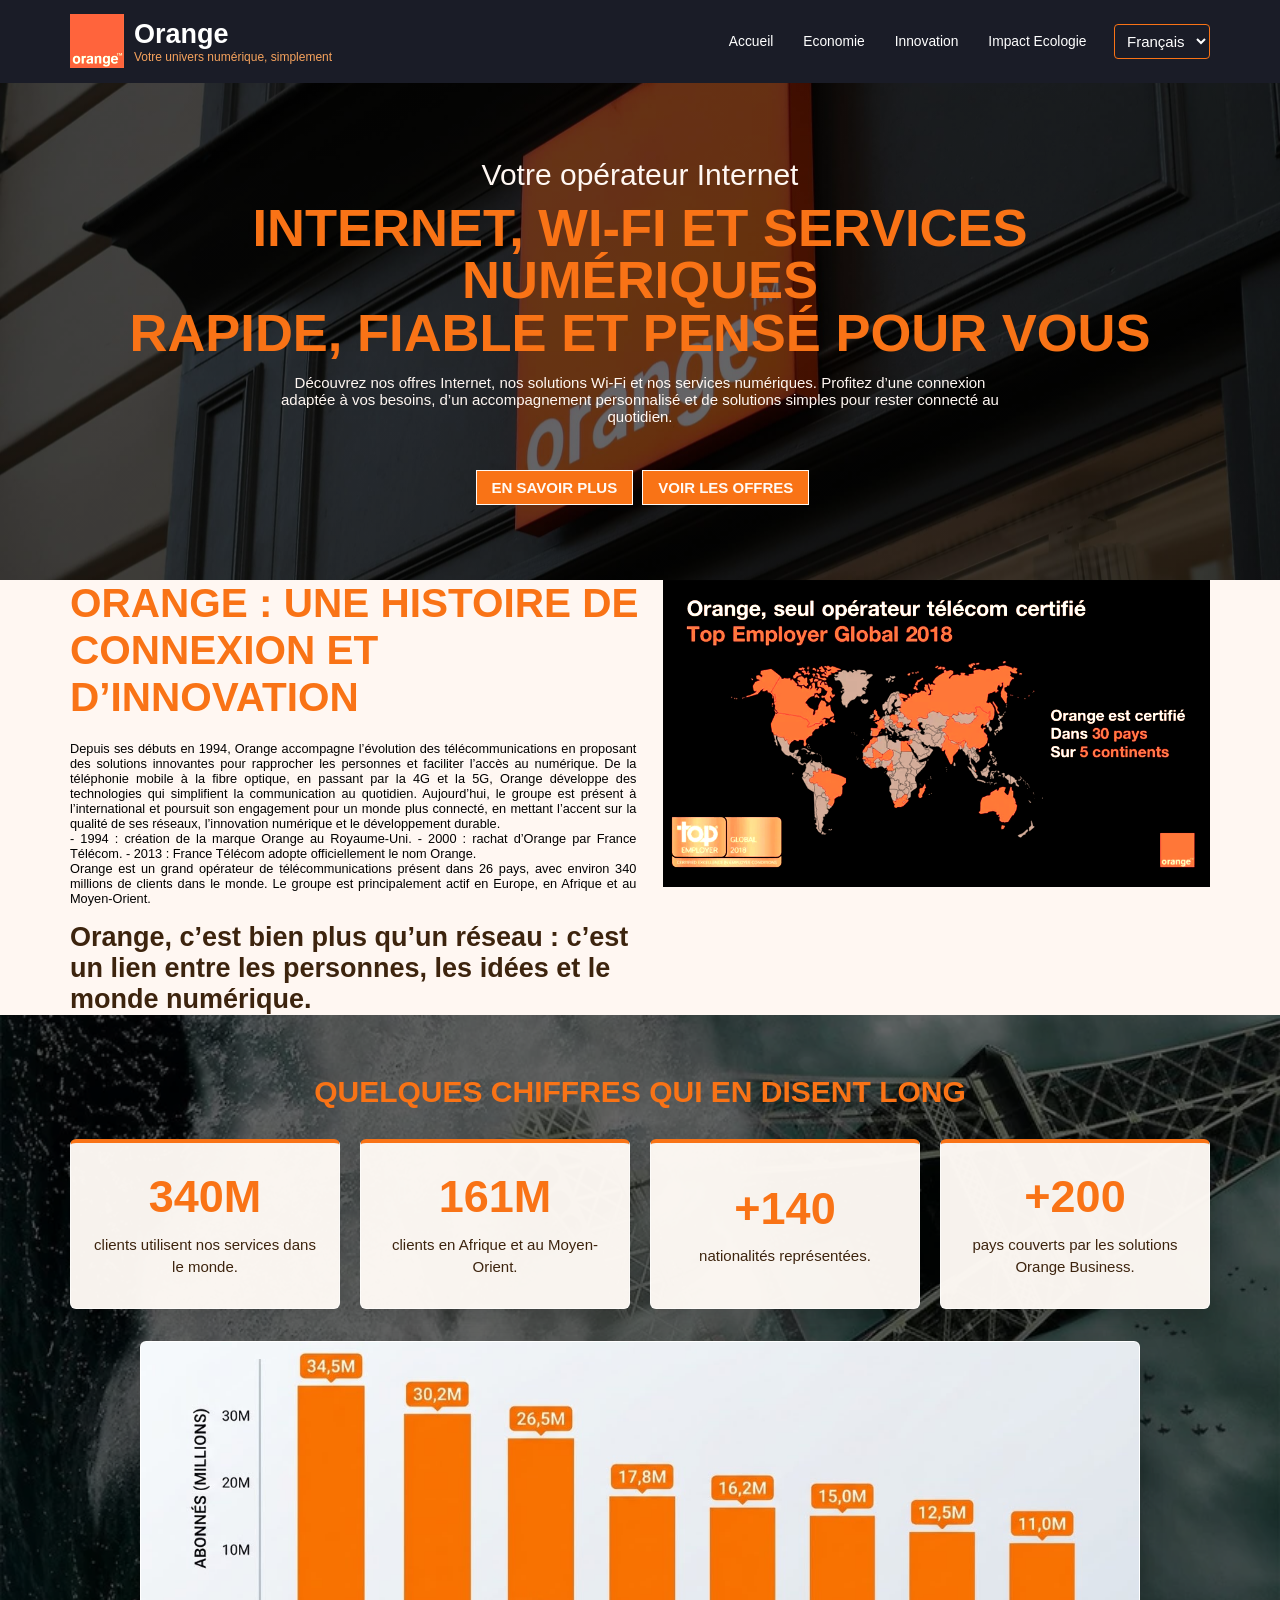
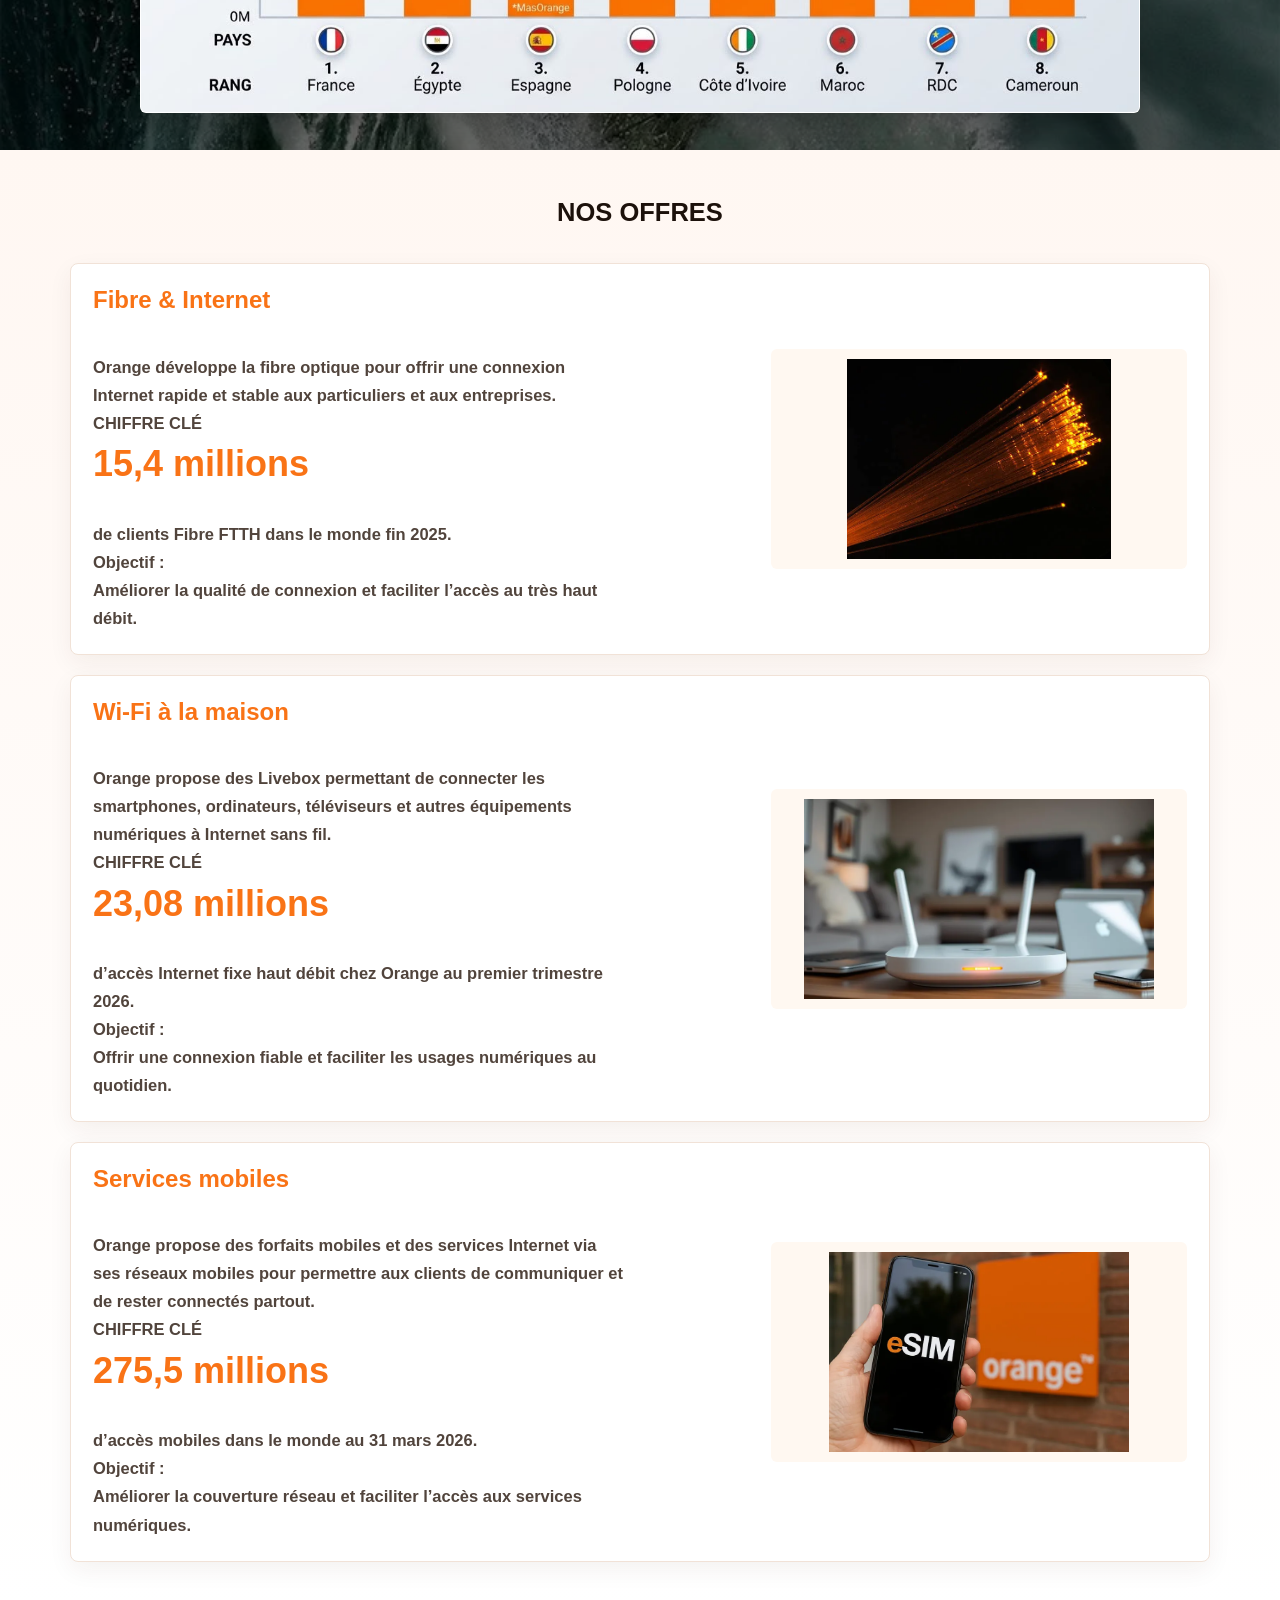
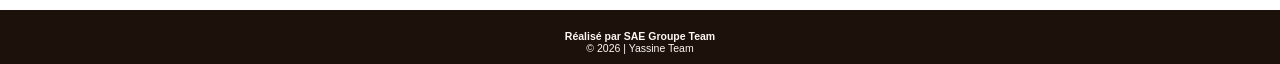
==== commit 8b5465f6: "Update print statement from 'Hello' to 'Goodbye'" ====
--- a/index.html
+++ b/index.html
@@ -170,7 +170,7 @@
 Améliorer la couverture réseau et faciliter l’accès aux services numériques.
                         </p>
                     </div>
-                    <img src="menuimages\sm.png" class="offer-image" alt="Mobile services offer">
+                    <img src="menuimages/mobile.webp" class="offer-image" alt="Mobile services offer">
                 </div>
             </div>
         </div>
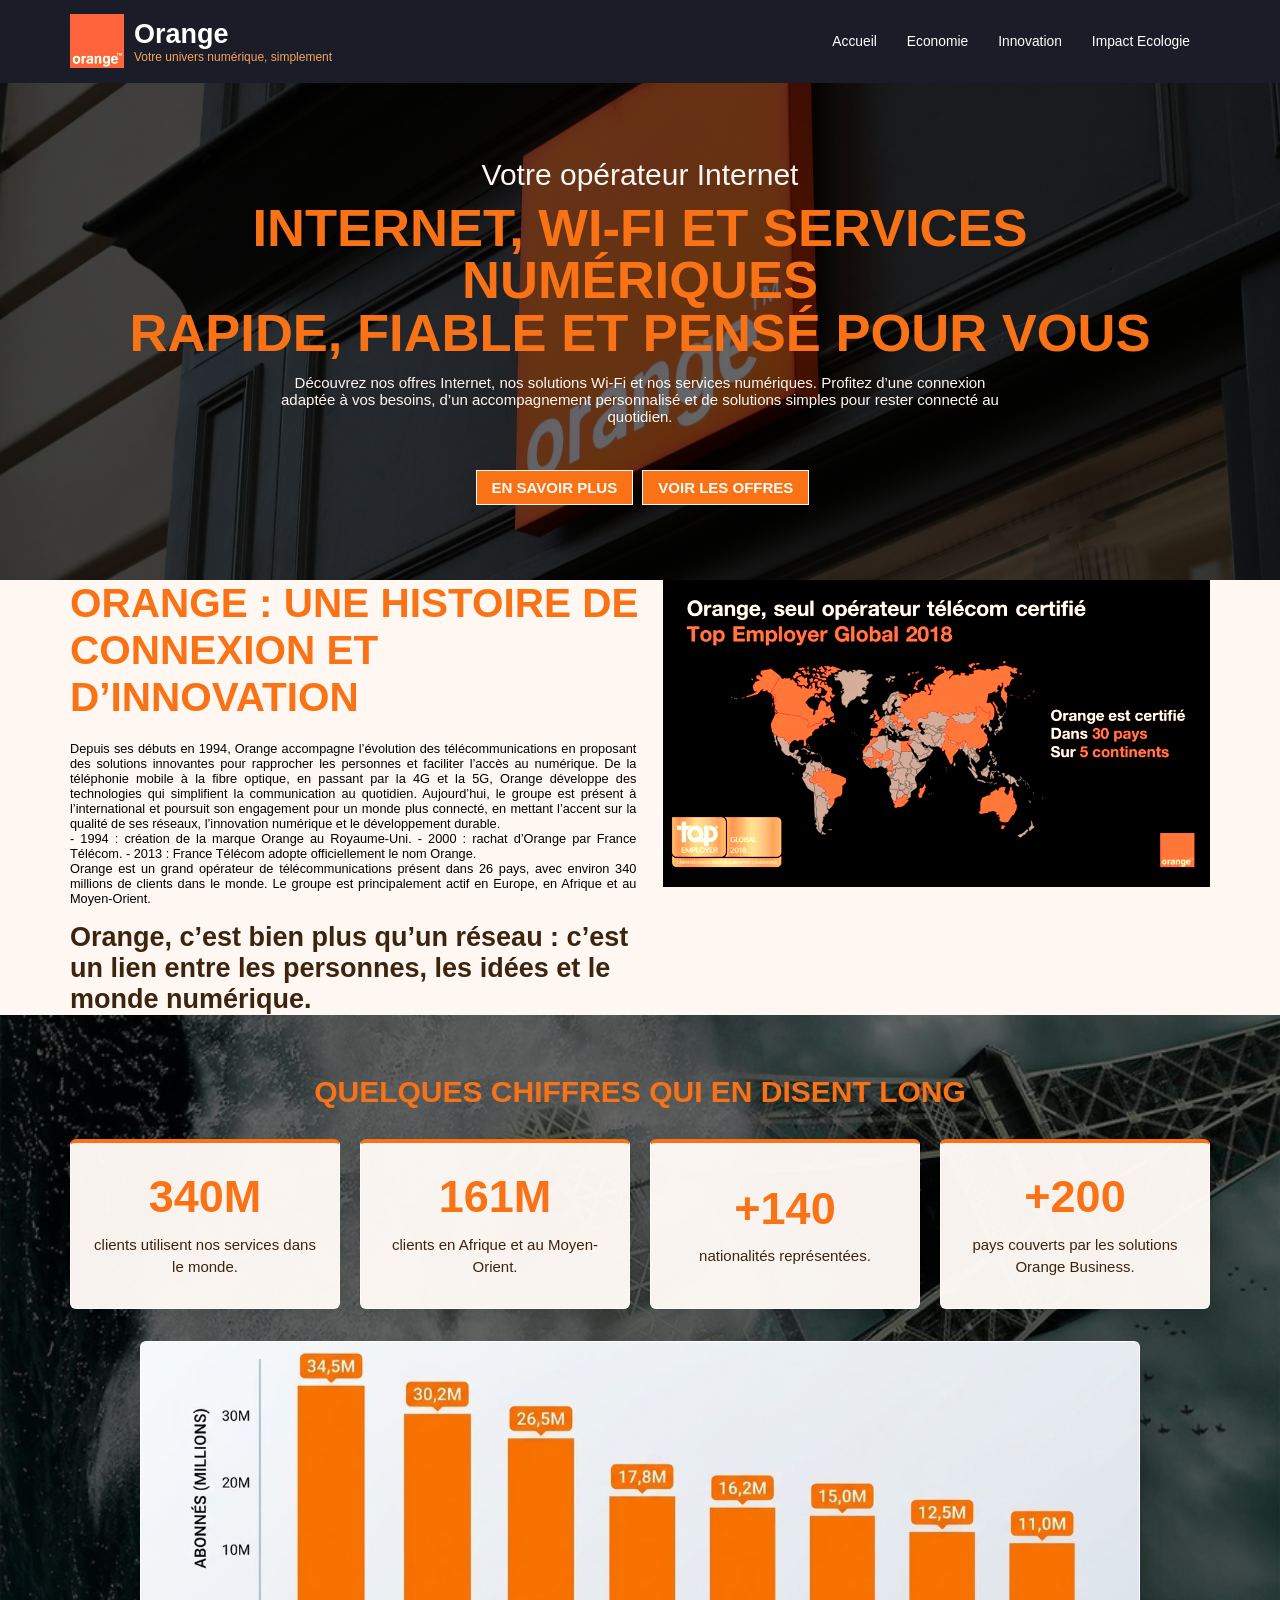
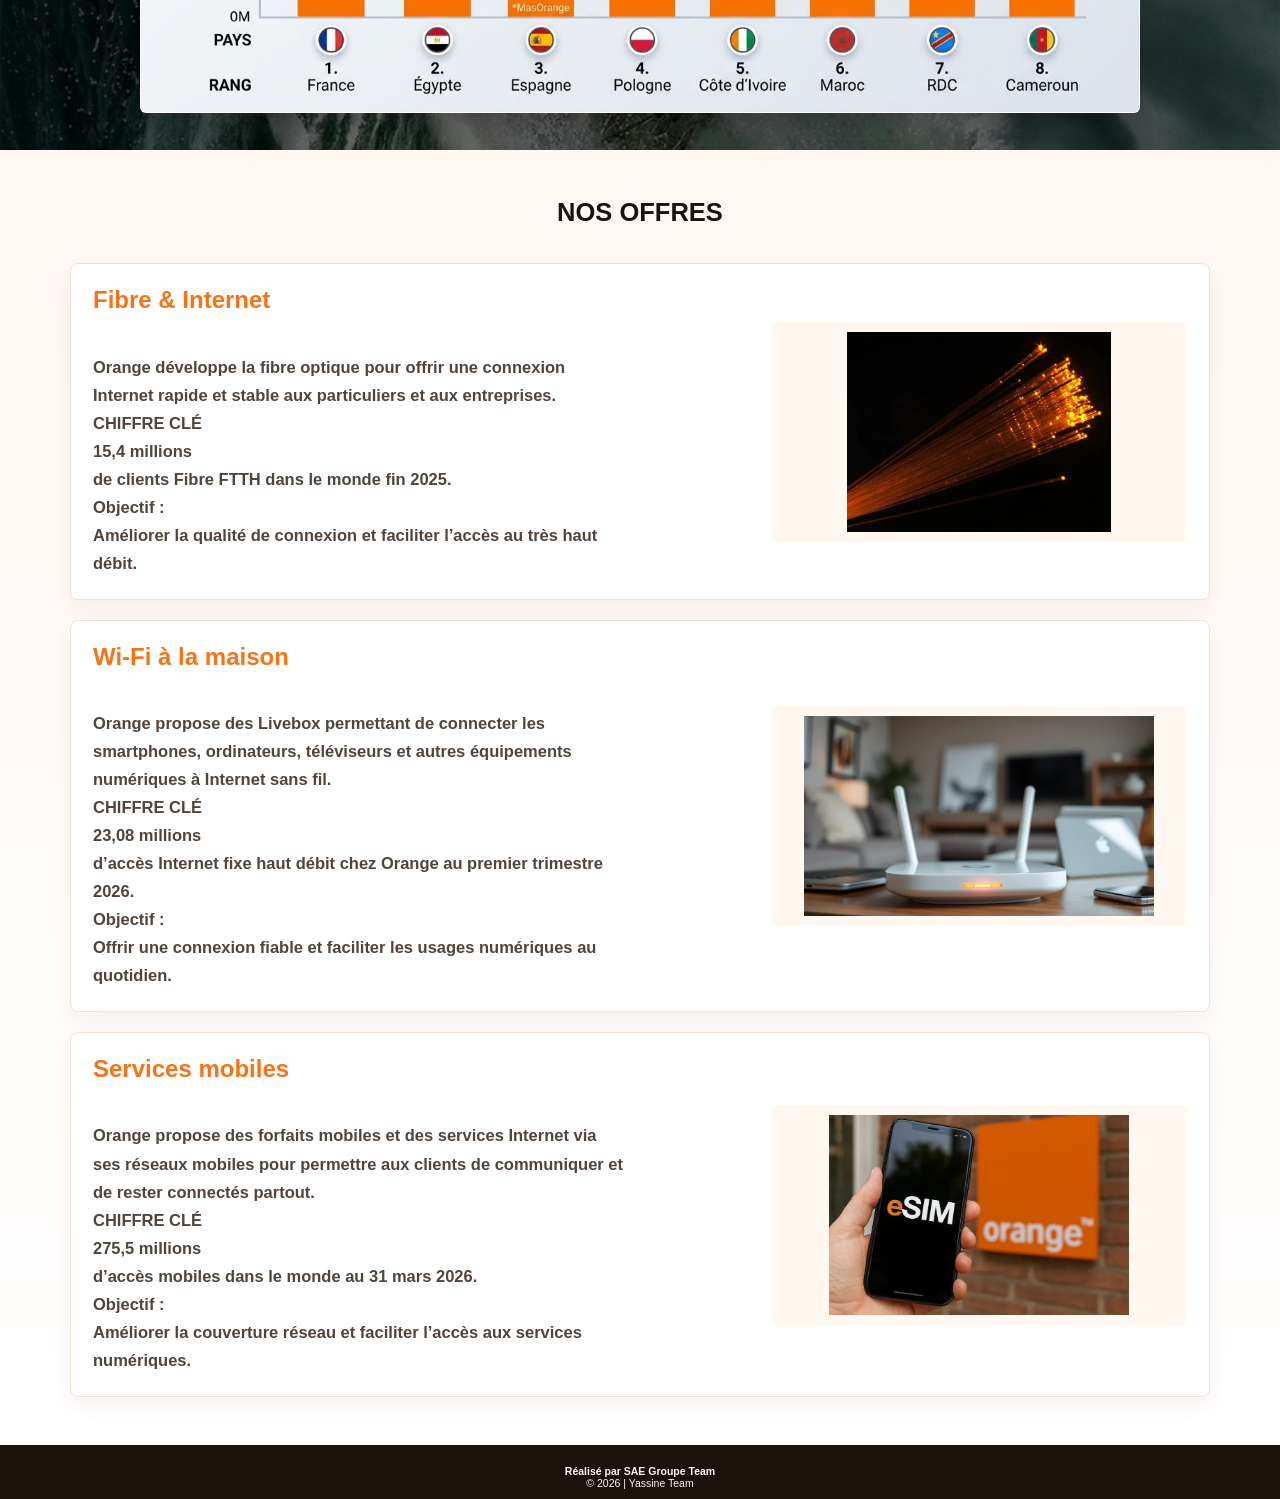
==== commit 78c6a828: "Update index.html" ====
--- a/index.html
+++ b/index.html
@@ -29,14 +29,6 @@
                     <a href="page2.html" data-i18n="nav-innovation">Innovation</a>
                     <a href="page3.html" data-i18n="nav-ecology">Impact Ecologie</a>
                 </nav>
-                <label class="language-picker">
-                    <span class="visually-hidden" data-i18n="language-label">Langue</span>
-                    <select id="language-select" aria-label="Langue">
-                        <option value="fr">Français</option>
-                        <option value="en">English</option>
-                        <option value="ar">العربية</option>
-                    </select>
-                </label>
                 </div>
             </div>
         </header>
@@ -183,120 +175,6 @@
         </div>
     </section>
 
-    <script>
-        const translations = {
-            fr: {
-                'page-title': 'Orange', 'language-label': 'Langue',
-                tagline: 'Votre univers numérique, simplement',
-                'nav-economy': 'Économie', 'nav-ecology': 'Écologie', 'nav-innovation': 'Innovation', 'nav-help': 'Aide', 'nav-contact': 'Contact',
-                'hero-title': 'Votre opérateur Internet', 'hero-heading': 'Internet, Wi‑Fi et services numériques', 'hero-subheading': 'Rapide, fiable et pensé pour vous',
-                'hero-description': 'Découvrez nos offres Internet, nos solutions Wi‑Fi et nos services numériques. Profitez d’une connexion adaptée à vos besoins, d’un accompagnement personnalisé et de solutions simples pour rester connecté au quotidien.',
-                'hero-more': 'En savoir plus', 'hero-offers': 'Voir les offres',
-                'welcome-title': 'Bienvenue chez votre opérateur Internet', 'services-title': 'Nos services',
-                'services-description': 'Retrouvez des solutions adaptées à chaque usage : Internet à la maison, Wi‑Fi, accompagnement client et services numériques. Choisissez l’offre qui correspond à votre quotidien et restez connecté où que vous soyez.',
-                'stats-title': 'Quelques chiffres qui en disent long',
-                'stat-340-number': '340M', 'stat-340-label': 'clients utilisent nos services dans le monde.',
-                'stat-161-number': '161M', 'stat-161-label': 'clients en Afrique et au Moyen-Orient.',
-                'stat-140-number': '+140', 'stat-140-label': 'nationalités représentées.',
-                'stat-200-number': '+200', 'stat-200-label': 'pays couverts par les solutions Orange Business.',
-                'offers-title': 'Nos offres', 'fiber-title': 'Fibre & Internet', 'fiber-description': 'Profitez d’une connexion rapide et stable pour naviguer, regarder vos contenus en streaming, travailler et rester connecté au quotidien. Haut débit. Connexion stable. Pour toute la maison.',
-                'wifi-title': 'Wi‑Fi à la maison', 'wifi-description': 'Profitez d’une connexion Wi‑Fi stable dans toute la maison pour connecter facilement vos appareils au quotidien. Bonne couverture Wi‑Fi. Dans toute la maison. Tous vos appareils connectés.',
-                'mobile-title': 'Services mobiles', 'mobile-description': 'Restez connecté partout avec nos offres mobiles adaptées à vos besoins. Profitez d’un réseau performant pour communiquer, naviguer sur Internet et utiliser vos applications au quotidien. Offres mobiles. Internet mobile. Réseau performant.',
-                'footer-credit': 'Réalisé par SAE Groupe Team', 'footer-copy': '© 2026 | Yassine Team'
-            },
-            en: {
-                'page-title': 'Orange', 'language-label': 'Language',
-                tagline: 'Your digital world, made simple',
-                'nav-economy': 'Economy', 'nav-ecology': 'Environment', 'nav-innovation': 'Innovation', 'nav-help': 'Help', 'nav-contact': 'Contact',
-                'hero-title': 'Your Internet provider', 'hero-heading': 'Internet, Wi-Fi and digital services', 'hero-subheading': 'Fast, reliable and made for you',
-                'hero-description': 'Discover our Internet plans, Wi-Fi solutions and digital services. Enjoy a connection tailored to your needs, personal support and simple solutions to keep you connected every day.',
-                'hero-more': 'Learn more', 'hero-offers': 'Explore plans',
-                'welcome-title': 'Welcome to your Internet provider', 'services-title': 'Our services',
-                'services-description': 'Find solutions for every need: home Internet, Wi-Fi, customer support and digital services. Choose the plan that fits your everyday life and stay connected wherever you are. Orange is a major telecommunications provider present in 26 countries, with around 340 million customers worldwide. The group operates mainly in Europe, Africa and the Middle East.',
-                'stats-title': 'A few numbers that speak volumes',
-                'stat-340-number': '340M', 'stat-340-label': 'customers use our services worldwide.',
-                'stat-161-number': '161M', 'stat-161-label': 'customers in Africa and the Middle East.',
-                'stat-140-number': '+140', 'stat-140-label': 'nationalities represented.',
-                'stat-200-number': '+200', 'stat-200-label': 'countries covered by Orange Business solutions.',
-                'offers-title': 'Our plans', 'fiber-title': 'Fibre & Internet', 'fiber-description': '- Enjoy a fast, stable connection for browsing, streaming, working and staying connected every day. High speed. Stable connection. For your whole home. - In France, Orange has around 15.4 million fibre customers worldwide, including nearly 10 million in France, according to figures from the end of 2025.',
-                'wifi-title': 'Home Wi-Fi', 'wifi-description': '- Enjoy stable Wi-Fi throughout your home and easily connect your devices every day. Good Wi-Fi coverage. Throughout the home. All your devices connected. - In France, Orange still had around 1.6 million non-fibre fixed Internet connections at the end of 2025.',
-                'mobile-title': 'Mobile services', 'mobile-description': '- Stay connected wherever you go with mobile plans tailored to your needs. Enjoy a high-performance network for calls, browsing and everyday apps. Mobile plans. Mobile Internet. High-performance network. - In France, Orange had 34 million customers in 2025, according to the group’s official figures. - Worldwide, Orange had 272.8 million mobile accesses at the end of 2025, according to its official figures.',
-                'footer-credit': 'Made by SAE Groupe Team', 'footer-copy': '© 2026 | Yassine Team'
-            },
-            ar: {
-                'page-title': 'أورنج', 'language-label': 'اللغة',
-                tagline: 'عالمك الرقمي بكل بساطة',
-                'nav-economy': 'الاقتصاد', 'nav-ecology': 'البيئة', 'nav-innovation': 'الابتكار', 'nav-help': 'المساعدة', 'nav-contact': 'اتصل بنا',
-                'hero-title': 'مزود الإنترنت الخاص بك', 'hero-heading': 'الإنترنت والواي فاي والخدمات الرقمية', 'hero-subheading': 'سريع وموثوق ومصمم من أجلك',
-                'hero-description': 'اكتشف عروض الإنترنت وحلول الواي فاي والخدمات الرقمية. استفد من اتصال يناسب احتياجاتك، ومرافقة شخصية، وحلول بسيطة لتبقى متصلاً كل يوم.',
-                'hero-more': 'اكتشف المزيد', 'hero-offers': 'تصفح العروض',
-                'welcome-title': 'مرحباً بك لدى مزود الإنترنت الخاص بك', 'services-title': 'خدماتنا',
-                'services-description': 'اكتشف حلولاً تناسب جميع الاستخدامات: إنترنت منزلي، وواي فاي، وخدمة العملاء، وخدمات رقمية. اختر العرض المناسب لحياتك اليومية وابقَ متصلاً أينما كنت. أورنج شركة اتصالات كبرى موجودة في 26 دولة، ويبلغ عدد عملائها نحو 340 مليوناً حول العالم. وتنشط المجموعة بشكل رئيسي في أوروبا وأفريقيا والشرق الأوسط.',
-                'stats-title': 'أرقام تتحدث عن نفسها',
-                'stat-340-number': '340 مليون', 'stat-340-label': 'عميل يستخدم خدماتنا حول العالم.',
-                'stat-161-number': '161 مليون', 'stat-161-label': 'عميل في أفريقيا والشرق الأوسط.',
-                'stat-140-number': 'أكثر من 140', 'stat-140-label': 'جنسية ممثلة.',
-                'stat-200-number': 'أكثر من 200', 'stat-200-label': 'دولة تغطيها حلول Orange Business.',
-                'offers-title': 'عروضنا', 'fiber-title': 'الألياف البصرية والإنترنت', 'fiber-description': '- استمتع باتصال سريع ومستقر للتصفح ومشاهدة المحتوى والعمل والبقاء متصلاً كل يوم. سرعة عالية. اتصال مستقر. لجميع أفراد المنزل. - في فرنسا، لدى أورنج نحو 15.4 مليون عميل للألياف البصرية حول العالم، من بينهم ما يقارب 10 ملايين في فرنسا، وفقاً لأرقام نهاية عام 2025.',
-                'wifi-title': 'واي فاي في المنزل', 'wifi-description': '- استمتع باتصال واي فاي مستقر في جميع أنحاء المنزل واربط أجهزتك بسهولة. تغطية واي فاي جيدة. في كل أرجاء المنزل. جميع أجهزتك متصلة. - في فرنسا، كان لدى أورنج نحو 1.6 مليون اشتراك إنترنت ثابت غير متصل بالألياف البصرية في نهاية عام 2025.',
-                'mobile-title': 'خدمات الهاتف المحمول', 'mobile-description': '- ابقَ متصلاً أينما كنت مع عروض الهاتف المحمول المناسبة لاحتياجاتك. استفد من شبكة فعالة للمكالمات وتصفح الإنترنت واستخدام التطبيقات. عروض الهاتف المحمول. إنترنت الهاتف المحمول. شبكة فعالة. - في فرنسا، بلغ عدد عملاء أورنج 34 مليوناً في عام 2025، وفقاً للأرقام الرسمية للمجموعة. - وعلى مستوى العالم، بلغ عدد اشتراكات الهاتف المحمول لدى أورنج 272.8 مليوناً في نهاية عام 2025، وفقاً لأرقامها الرسمية.',
-                'footer-credit': 'تنفيذ فريق SAE Groupe', 'footer-copy': '© 2026 | فريق ياسين'
-            }
-        };
-
-        const languageSelect = document.querySelector('#language-select');
-        const offerNumberPattern = /(\d[\d.,]*\s+(?:millions?|مليون(?:اً)?))/gi;
-
-        function emphasizeOfferNumbers(element) {
-            const walker = document.createTreeWalker(element, NodeFilter.SHOW_TEXT);
-            const textNodes = [];
-
-            while (walker.nextNode()) {
-                textNodes.push(walker.currentNode);
-            }
-
-            textNodes.forEach((textNode) => {
-                const text = textNode.textContent;
-                const matches = [...text.matchAll(offerNumberPattern)];
-
-                if (!matches.length) {
-                    return;
-                }
-
-                const fragment = document.createDocumentFragment();
-                let position = 0;
-
-                matches.forEach((match) => {
-                    fragment.append(document.createTextNode(text.slice(position, match.index)));
-                    const number = document.createElement('span');
-                    number.className = 'offer-number';
-                    number.textContent = match[0];
-                    fragment.append(number);
-                    position = match.index + match[0].length;
-                });
-
-                fragment.append(document.createTextNode(text.slice(position)));
-                textNode.replaceWith(fragment);
-            });
-        }
-
-        document.querySelectorAll('#sec-3 .card p').forEach(emphasizeOfferNumbers);
-
-        function setLanguage(language) {
-            const dictionary = translations[language];
-            document.documentElement.lang = language;
-            document.documentElement.dir = language === 'ar' ? 'rtl' : 'ltr';
-            document.title = dictionary['page-title'];
-            document.querySelectorAll('[data-i18n]').forEach((element) => {
-                element.textContent = dictionary[element.dataset.i18n];
-                if (element.matches('#sec-3 .card p')) {
-                    emphasizeOfferNumbers(element);
-                }
-            });
-            languageSelect.setAttribute('aria-label', dictionary['language-label']);
-        }
-
-        languageSelect.addEventListener('change', (event) => setLanguage(event.target.value));
-    </script>
+   
 </body>
 </html>
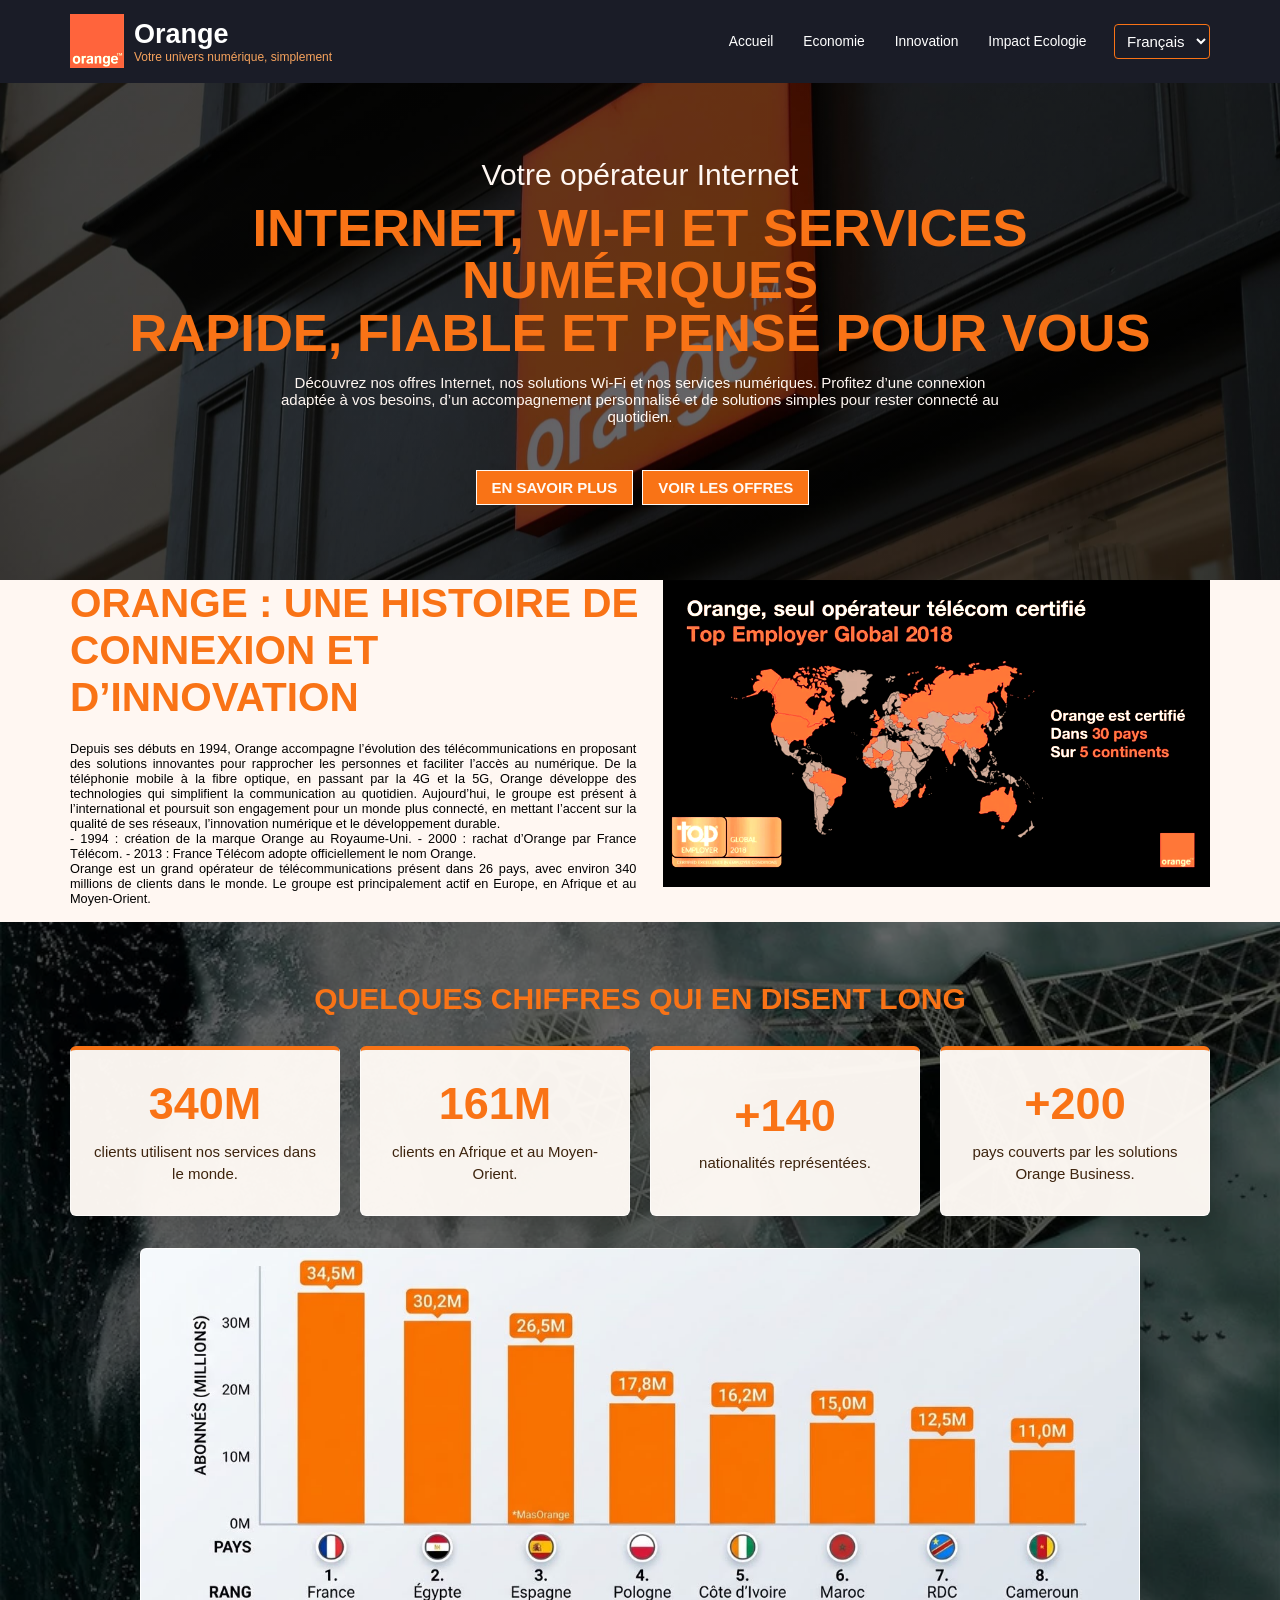
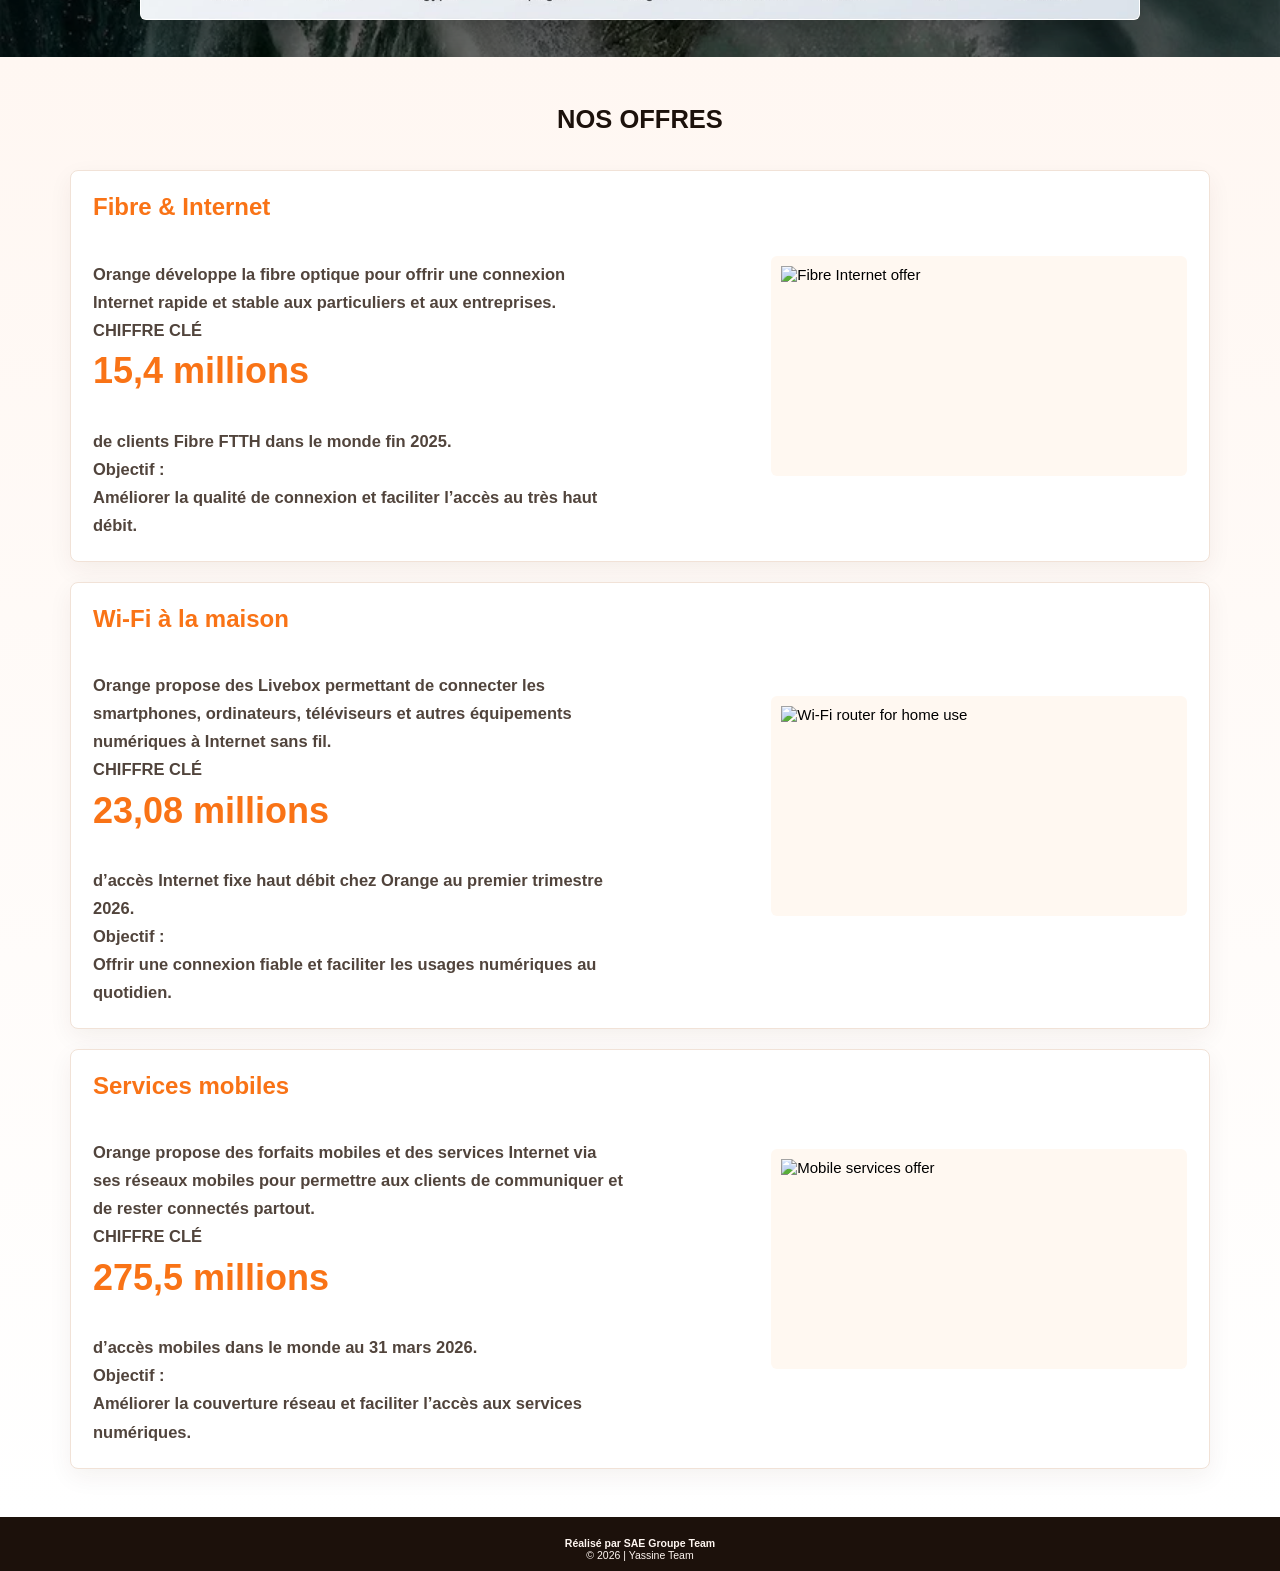
==== commit 97936a37: "Update index.html" ====
--- a/index.html
+++ b/index.html
@@ -13,7 +13,7 @@
     <section id="sec-0">
         <header class="ana">
             <div class="hide" id="searchBar">
-                <input type="search" name="searchBox" id="searchBox" placeholder="Type your search here..    Press [Esc] to exist">
+                <input type="search" name="searchBox" id="searchBox" data-i18n-placeholder="search-placeholder" placeholder="Saisissez votre recherche ici… Appuyez sur Échap pour quitter">
             </div>
             <div class="container">  
                     <img class="orange-logo" src="menuimages\orange.jpg" alt="Logo Orange" />
@@ -26,9 +26,17 @@
                 <nav class="me">
                     <a href="index.html" data-i18n="nav-index">Accueil</a>
                     <a href="page1.html" data-i18n="nav-economy">Economie</a>
-                    <a href="page2.html" data-i18n="nav-innovation">Innovation</a>
-                    <a href="page3.html" data-i18n="nav-ecology">Impact Ecologie</a>
+                    <a href="page3.html" data-i18n="nav-innovation">Innovation</a>
+                    <a href="page2.html" data-i18n="nav-ecology">Impact Ecologie</a>
                 </nav>
+                <label class="language-picker">
+                    <span class="visually-hidden" data-i18n="language-label">Langue</span>
+                    <select id="language-select" aria-label="Langue">
+                        <option value="fr">Français</option>
+                        <option value="en">English</option>
+                        <option value="ar">العربية</option>
+                    </select>
+                </label>
                 </div>
             </div>
         </header>
@@ -56,9 +64,8 @@
                          - 2013 : France Télécom adopte officiellement le nom Orange.
                    <br> Orange est un grand opérateur de télécommunications présent dans 26 pays, avec environ 340 millions de clients dans le monde. Le groupe est principalement actif en Europe, en Afrique et au Moyen-Orient.
                 </p>
-                 <h2 data-i18n="services-title">Orange, c’est bien plus qu’un réseau : c’est un lien entre les personnes, les idées et le monde numérique.</h2>
             </article>
-            <aside><img src="menuimages\orangestat.webp" alt="man"></aside>
+            <aside><img src="menuimages\orangestat.webp" data-i18n-alt="stats-image-alt" alt="Orange certifié Top Employer dans 30 pays et sur 5 continents"></aside>
         </div>
     </section>
     <section id="sec-2">
@@ -112,7 +119,7 @@
                             Améliorer la qualité de connexion et faciliter l’accès au très haut débit.
                         </p>
                     </div>
-                    <img src="menuimages/fibre.webp" class="offer-image" alt="Fibre Internet offer">
+                    <img src="menuimages\feei.png" class="offer-image" alt="Fibre Internet offer">
                 </div>
                 <div class="card">
                     <div class="offer-copy">
@@ -137,7 +144,7 @@
 Offrir une connexion fiable et faciliter les usages numériques au quotidien.
                         </p>
                     </div>
-                    <img src="menuimages/wifi.webp" class="offer-image" alt="Wi-Fi router for home use">
+                    <img src="menuimages\maison.png" class="offer-image" alt="Wi-Fi router for home use">
                 </div>
                 <div class="card">
                     <div class="offer-copy">
@@ -162,7 +169,7 @@
 Améliorer la couverture réseau et faciliter l’accès aux services numériques.
                         </p>
                     </div>
-                    <img src="menuimages/mobile.webp" class="offer-image" alt="Mobile services offer">
+                    <img src="menuimages\sm.png" class="offer-image" alt="Mobile services offer">
                 </div>
             </div>
         </div>
@@ -175,6 +182,126 @@
         </div>
     </section>
 
-   
+    <script>
+        const translations = {
+            fr: {
+                'page-title': 'Orange', 'language-label': 'Langue', 'search-placeholder': 'Saisissez votre recherche ici… Appuyez sur Échap pour quitter', 'stats-image-alt': 'Orange certifié Top Employer dans 30 pays et sur 5 continents',
+                tagline: 'Votre univers numérique, simplement',
+                'nav-index': 'Accueil', 'nav-economy': 'Économie', 'nav-ecology': 'Impact écologique', 'nav-innovation': 'Innovation', 'nav-help': 'Aide', 'nav-contact': 'Contact',
+                'hero-title': 'Votre opérateur Internet', 'hero-heading': 'Internet, Wi‑Fi et services numériques', 'hero-subheading': 'Rapide, fiable et pensé pour vous',
+                'hero-description': 'Découvrez nos offres Internet, nos solutions Wi‑Fi et nos services numériques. Profitez d’une connexion adaptée à vos besoins, d’un accompagnement personnalisé et de solutions simples pour rester connecté au quotidien.',
+                'hero-more': 'En savoir plus', 'hero-offers': 'Voir les offres',
+                'welcome-title': 'Orange : une histoire de connexion et d’innovation', 'services-title': 'Nos services',
+                'services-description': 'Depuis ses débuts en 1994, Orange accompagne l’évolution des télécommunications en proposant des solutions innovantes pour rapprocher les personnes et faciliter l’accès au numérique. De la téléphonie mobile à la fibre optique, en passant par la 4G et la 5G, Orange développe des technologies qui simplifient la communication au quotidien. Aujourd’hui, le groupe est présent à l’international et poursuit son engagement pour un monde plus connecté, en mettant l’accent sur la qualité de ses réseaux, l’innovation numérique et le développement durable. 1994 : création de la marque Orange au Royaume-Uni. 2000 : rachat d’Orange par France Télécom. 2013 : France Télécom adopte officiellement le nom Orange. Orange est un grand opérateur de télécommunications présent dans 26 pays, avec environ 340 millions de clients dans le monde. Le groupe est principalement actif en Europe, en Afrique et au Moyen-Orient.',
+                'stats-title': 'Quelques chiffres qui en disent long',
+                'stat-340-number': '340M', 'stat-340-label': 'clients utilisent nos services dans le monde.',
+                'stat-161-number': '161M', 'stat-161-label': 'clients en Afrique et au Moyen-Orient.',
+                'stat-140-number': '+140', 'stat-140-label': 'nationalités représentées.',
+                'stat-200-number': '+200', 'stat-200-label': 'pays couverts par les solutions Orange Business.',
+                'offers-title': 'Nos offres', 'fiber-title': 'Fibre & Internet', 'fiber-description': 'Orange développe la fibre optique pour offrir une connexion Internet rapide et stable aux particuliers et aux entreprises. CHIFFRE CLÉ : 15,4 millions de clients Fibre FTTH dans le monde fin 2025. Objectif : améliorer la qualité de connexion et faciliter l’accès au très haut débit.',
+                'wifi-title': 'Wi‑Fi à la maison', 'wifi-description': 'Orange propose des Livebox permettant de connecter les smartphones, ordinateurs, téléviseurs et autres équipements numériques à Internet sans fil. CHIFFRE CLÉ : 23,08 millions d’accès Internet fixe haut débit chez Orange au premier trimestre 2026. Objectif : offrir une connexion fiable et faciliter les usages numériques au quotidien.',
+                'mobile-title': 'Services mobiles', 'mobile-description': 'Orange propose des forfaits mobiles et des services Internet via ses réseaux mobiles pour permettre aux clients de communiquer et de rester connectés partout. CHIFFRE CLÉ : 275,5 millions d’accès mobiles dans le monde au 31 mars 2026. Objectif : améliorer la couverture réseau et faciliter l’accès aux services numériques.',
+                'footer-credit': 'Réalisé par SAE Groupe Team', 'footer-copy': '© 2026 | Yassine Team'
+            },
+            en: {
+                'page-title': 'Orange', 'language-label': 'Language', 'search-placeholder': 'Type your search here… Press Esc to exit', 'stats-image-alt': 'Orange certified as a Top Employer in 30 countries across 5 continents',
+                tagline: 'Your digital world, made simple',
+                'nav-index': 'Home', 'nav-economy': 'Economy', 'nav-ecology': 'Environmental impact', 'nav-innovation': 'Innovation', 'nav-help': 'Help', 'nav-contact': 'Contact',
+                'hero-title': 'Your Internet provider', 'hero-heading': 'Internet, Wi-Fi and digital services', 'hero-subheading': 'Fast, reliable and made for you',
+                'hero-description': 'Discover our Internet plans, Wi-Fi solutions and digital services. Enjoy a connection tailored to your needs, personal support and simple solutions to keep you connected every day.',
+                'hero-more': 'Learn more', 'hero-offers': 'Explore plans',
+                'welcome-title': 'Orange: a story of connection and innovation', 'services-title': 'Our services',
+                'services-description': 'Since its beginnings in 1994, Orange has supported the evolution of telecommunications by offering innovative solutions that bring people closer and make digital technology more accessible. From mobile telephony to fibre-optic broadband, including 4G and 5G, Orange develops technologies that make everyday communication easier. Today, the group operates internationally and continues its commitment to a more connected world, focusing on network quality, digital innovation and sustainable development. 1994: The Orange brand was created in the United Kingdom. 2000: France Télécom acquired Orange. 2013: France Télécom officially adopted the name Orange. Orange is a major telecommunications provider operating in 26 countries, with around 340 million customers worldwide. The group is mainly active in Europe, Africa and the Middle East.',
+                'stats-title': 'A few numbers that speak volumes',
+                'stat-340-number': '340M', 'stat-340-label': 'customers use our services worldwide.',
+                'stat-161-number': '161M', 'stat-161-label': 'customers in Africa and the Middle East.',
+                'stat-140-number': '+140', 'stat-140-label': 'nationalities represented.',
+                'stat-200-number': '+200', 'stat-200-label': 'countries covered by Orange Business solutions.',
+                'offers-title': 'Our offers', 'fiber-title': 'Fibre & Internet', 'fiber-description': 'Orange is expanding fibre-optic networks to provide fast, stable Internet connections for individuals and businesses. KEY FIGURE: 15.4 million FTTH fibre customers worldwide at the end of 2025. Goal: improve connection quality and make ultra-high-speed broadband more accessible.',
+                'wifi-title': 'Home Wi-Fi', 'wifi-description': 'Orange Liveboxes let you connect smartphones, computers, televisions and other digital devices to the Internet wirelessly. KEY FIGURE: 23.08 million high-speed fixed Internet accesses at Orange in the first quarter of 2026. Goal: provide a reliable connection and make everyday digital activities easier.',
+                'mobile-title': 'Mobile services', 'mobile-description': 'Orange offers mobile plans and Internet services through its mobile networks, helping customers communicate and stay connected wherever they are. KEY FIGURE: 275.5 million mobile accesses worldwide on 31 March 2026. Goal: improve network coverage and make digital services more accessible.',
+                'footer-credit': 'Made by SAE Groupe Team', 'footer-copy': '© 2026 | Yassine Team'
+            },
+            ar: {
+                'page-title': 'أورنج', 'language-label': 'اللغة', 'search-placeholder': 'اكتب ما تريد البحث عنه… اضغط على Esc للخروج', 'stats-image-alt': 'أورنج حاصلة على شهادة أفضل جهة عمل في 30 دولة عبر 5 قارات',
+                tagline: 'عالمك الرقمي بكل بساطة',
+                'nav-index': 'الرئيسية', 'nav-economy': 'الاقتصاد', 'nav-ecology': 'الأثر البيئي', 'nav-innovation': 'الابتكار', 'nav-help': 'المساعدة', 'nav-contact': 'اتصل بنا',
+                'hero-title': 'مزود الإنترنت الخاص بك', 'hero-heading': 'الإنترنت والواي فاي والخدمات الرقمية', 'hero-subheading': 'سريع وموثوق ومصمم من أجلك',
+                'hero-description': 'اكتشف عروض الإنترنت وحلول الواي فاي والخدمات الرقمية. استفد من اتصال يناسب احتياجاتك، ومرافقة شخصية، وحلول بسيطة لتبقى متصلاً كل يوم.',
+                'hero-more': 'اكتشف المزيد', 'hero-offers': 'تصفح العروض',
+                'welcome-title': 'أورنج: قصة من التواصل والابتكار', 'services-title': 'خدماتنا',
+                'services-description': 'منذ انطلاقتها عام 1994، واكبت أورنج تطور الاتصالات من خلال تقديم حلول مبتكرة تقرّب الناس وتسهل الوصول إلى العالم الرقمي. ومن خدمات الهاتف المحمول إلى الألياف البصرية، مروراً بشبكتي الجيل الرابع والخامس، تطور أورنج تقنيات تجعل التواصل اليومي أسهل. واليوم، تعمل المجموعة على المستوى الدولي وتواصل التزامها بعالم أكثر اتصالاً، مع التركيز على جودة الشبكات والابتكار الرقمي والتنمية المستدامة. 1994: تأسست علامة أورنج في المملكة المتحدة. 2000: استحوذت France Télécom على أورنج. 2013: اعتمدت France Télécom رسمياً اسم أورنج. أورنج شركة اتصالات كبرى تعمل في 26 دولة، ويبلغ عدد عملائها نحو 340 مليوناً حول العالم. وتنشط المجموعة بشكل رئيسي في أوروبا وأفريقيا والشرق الأوسط.',
+                'stats-title': 'أرقام تتحدث عن نفسها',
+                'stat-340-number': '340 مليون', 'stat-340-label': 'عميل يستخدم خدماتنا حول العالم.',
+                'stat-161-number': '161 مليون', 'stat-161-label': 'عميل في أفريقيا والشرق الأوسط.',
+                'stat-140-number': 'أكثر من 140', 'stat-140-label': 'جنسية ممثلة.',
+                'stat-200-number': 'أكثر من 200', 'stat-200-label': 'دولة تغطيها حلول Orange Business.',
+                'offers-title': 'عروضنا', 'fiber-title': 'الألياف البصرية والإنترنت', 'fiber-description': 'تطوّر أورنج شبكات الألياف البصرية لتوفير اتصال إنترنت سريع ومستقر للأفراد والشركات. الرقم الأبرز: 15.4 مليون عميل لخدمة الألياف FTTH حول العالم في نهاية عام 2025. الهدف: تحسين جودة الاتصال وتسهيل الوصول إلى الإنترنت فائق السرعة.',
+                'wifi-title': 'واي فاي في المنزل', 'wifi-description': 'تتيح أجهزة Livebox من أورنج توصيل الهواتف الذكية والحواسيب والتلفزيونات وغيرها من الأجهزة الرقمية بالإنترنت لاسلكياً. الرقم الأبرز: 23.08 مليون اشتراك إنترنت ثابت عالي السرعة لدى أورنج في الربع الأول من عام 2026. الهدف: توفير اتصال موثوق وتسهيل الاستخدامات الرقمية اليومية.',
+                'mobile-title': 'خدمات الهاتف المحمول', 'mobile-description': 'تقدم أورنج باقات للهاتف المحمول وخدمات إنترنت عبر شبكاتها لتمكين العملاء من التواصل والبقاء على اتصال أينما كانوا. الرقم الأبرز: 275.5 مليون اشتراك للهاتف المحمول حول العالم في 31 مارس 2026. الهدف: تحسين تغطية الشبكة وتسهيل الوصول إلى الخدمات الرقمية.',
+                'footer-credit': 'تنفيذ فريق SAE Groupe', 'footer-copy': '© 2026 | فريق ياسين'
+            }
+        };
+
+        const languageSelect = document.querySelector('#language-select');
+        const offerNumberPattern = /(\d[\d.,]*\s+(?:millions?|مليون(?:اً)?))/gi;
+
+        function emphasizeOfferNumbers(element) {
+            const walker = document.createTreeWalker(element, NodeFilter.SHOW_TEXT);
+            const textNodes = [];
+
+            while (walker.nextNode()) {
+                textNodes.push(walker.currentNode);
+            }
+
+            textNodes.forEach((textNode) => {
+                const text = textNode.textContent;
+                const matches = [...text.matchAll(offerNumberPattern)];
+
+                if (!matches.length) {
+                    return;
+                }
+
+                const fragment = document.createDocumentFragment();
+                let position = 0;
+
+                matches.forEach((match) => {
+                    fragment.append(document.createTextNode(text.slice(position, match.index)));
+                    const number = document.createElement('span');
+                    number.className = 'offer-number';
+                    number.textContent = match[0];
+                    fragment.append(number);
+                    position = match.index + match[0].length;
+                });
+
+                fragment.append(document.createTextNode(text.slice(position)));
+                textNode.replaceWith(fragment);
+            });
+        }
+
+        document.querySelectorAll('#sec-3 .card p').forEach(emphasizeOfferNumbers);
+
+        function setLanguage(language) {
+            const dictionary = translations[language];
+            document.documentElement.lang = language;
+            document.documentElement.dir = language === 'ar' ? 'rtl' : 'ltr';
+            document.title = dictionary['page-title'];
+            document.querySelectorAll('[data-i18n]').forEach((element) => {
+                element.textContent = dictionary[element.dataset.i18n];
+                if (element.matches('#sec-3 .card p')) {
+                    emphasizeOfferNumbers(element);
+                }
+            });
+            document.querySelectorAll('[data-i18n-placeholder]').forEach((element) => {
+                element.setAttribute('placeholder', dictionary[element.dataset.i18nPlaceholder]);
+            });
+            document.querySelectorAll('[data-i18n-alt]').forEach((element) => {
+                element.setAttribute('alt', dictionary[element.dataset.i18nAlt]);
+            });
+            languageSelect.setAttribute('aria-label', dictionary['language-label']);
+        }
+
+        languageSelect.addEventListener('change', (event) => setLanguage(event.target.value));
+    </script>
 </body>
 </html>
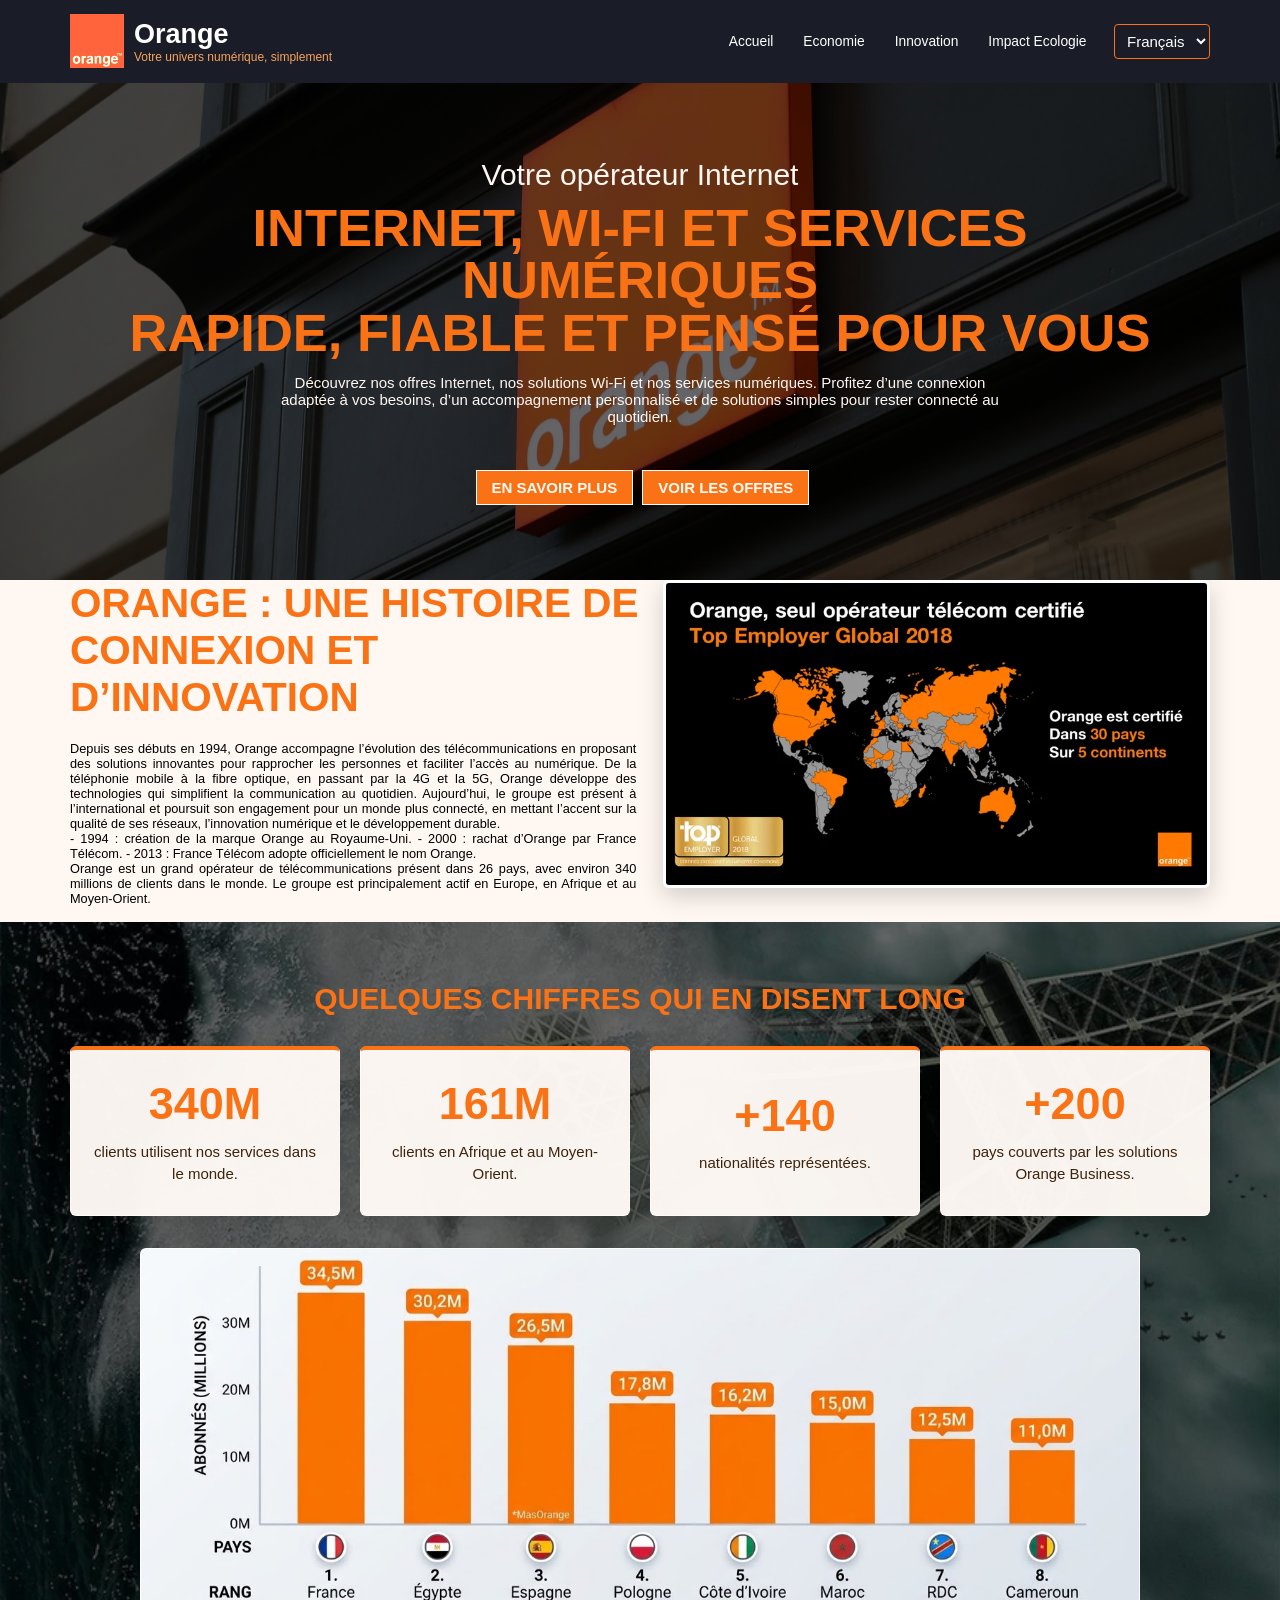
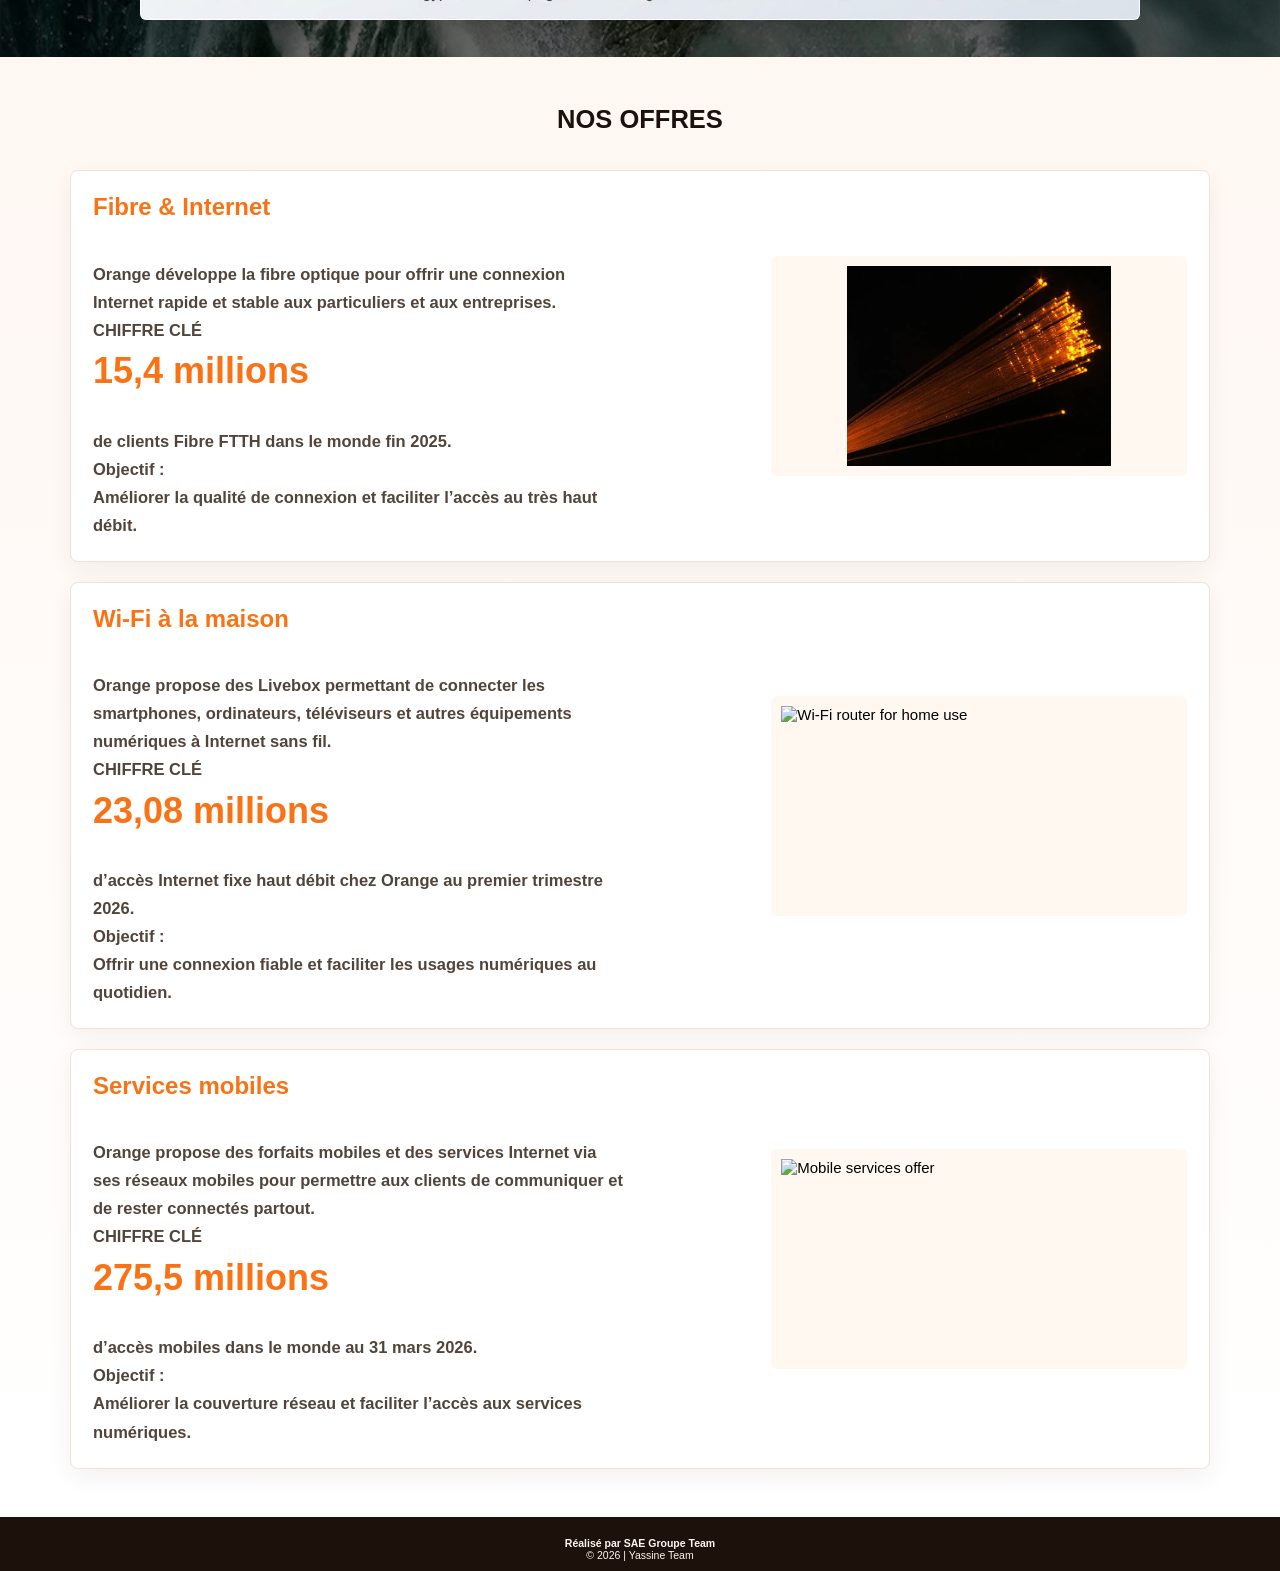
==== commit 41e090bb: "Update index.html" ====
--- a/index.html
+++ b/index.html
@@ -119,7 +119,7 @@
                             Améliorer la qualité de connexion et faciliter l’accès au très haut débit.
                         </p>
                     </div>
-                    <img src="menuimages\feei.png" class="offer-image" alt="Fibre Internet offer">
+                    <img src="menuimages/fibre.webp" class="offer-image" alt="Fibre Internet offer">
                 </div>
                 <div class="card">
                     <div class="offer-copy">
--- a/style.css
+++ b/style.css
@@ -235,10 +235,15 @@
 #sec-1 aside img {
     display: block;
     width: 100%;
-    max-width: 560px;
+    max-width: 640px;
+    aspect-ratio: 16 / 9;
     height: auto;
     margin: 0 auto;
-    object-fit: contain;
+    object-fit: cover;
+    border: 3px solid #fff;
+    border-radius: 6px;
+    box-shadow: 0 8px 24px rgba(0, 0, 0, 0.18);
+    filter: none;
 }
 
 #sec-2 {
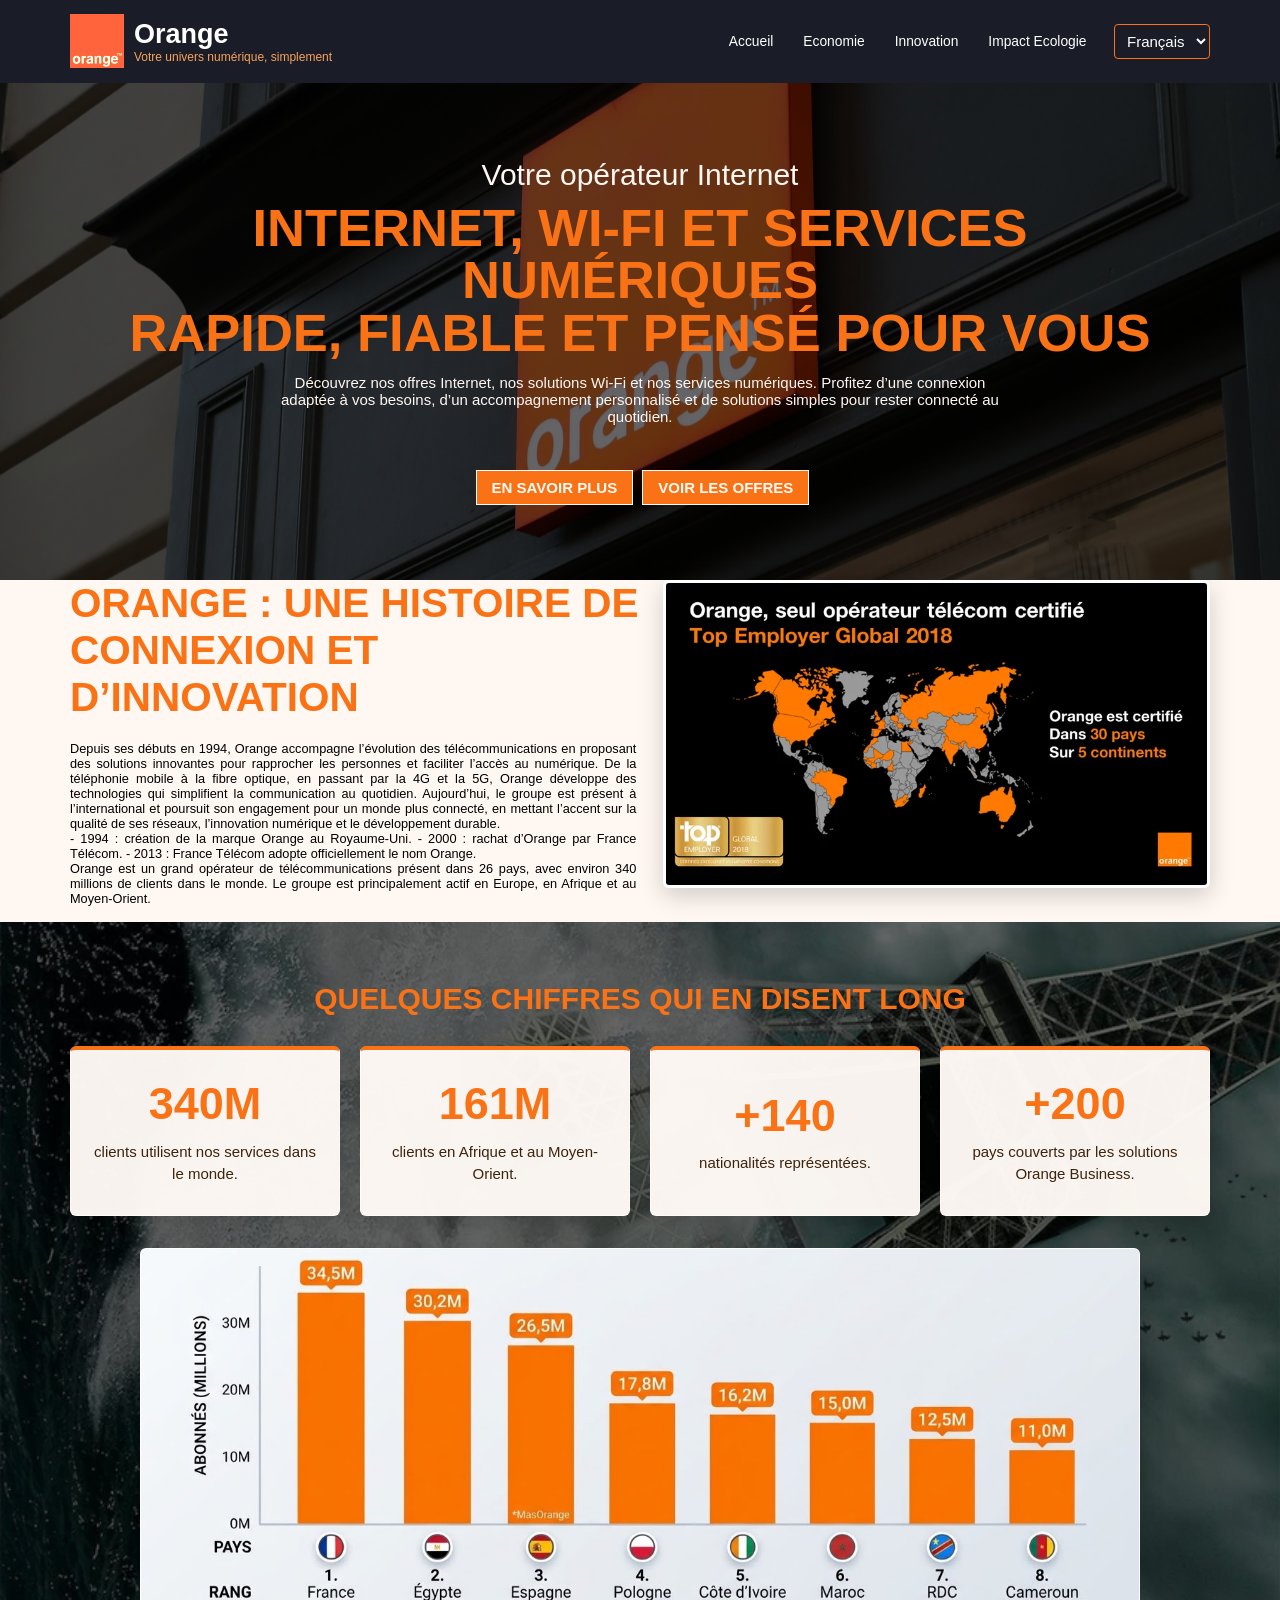
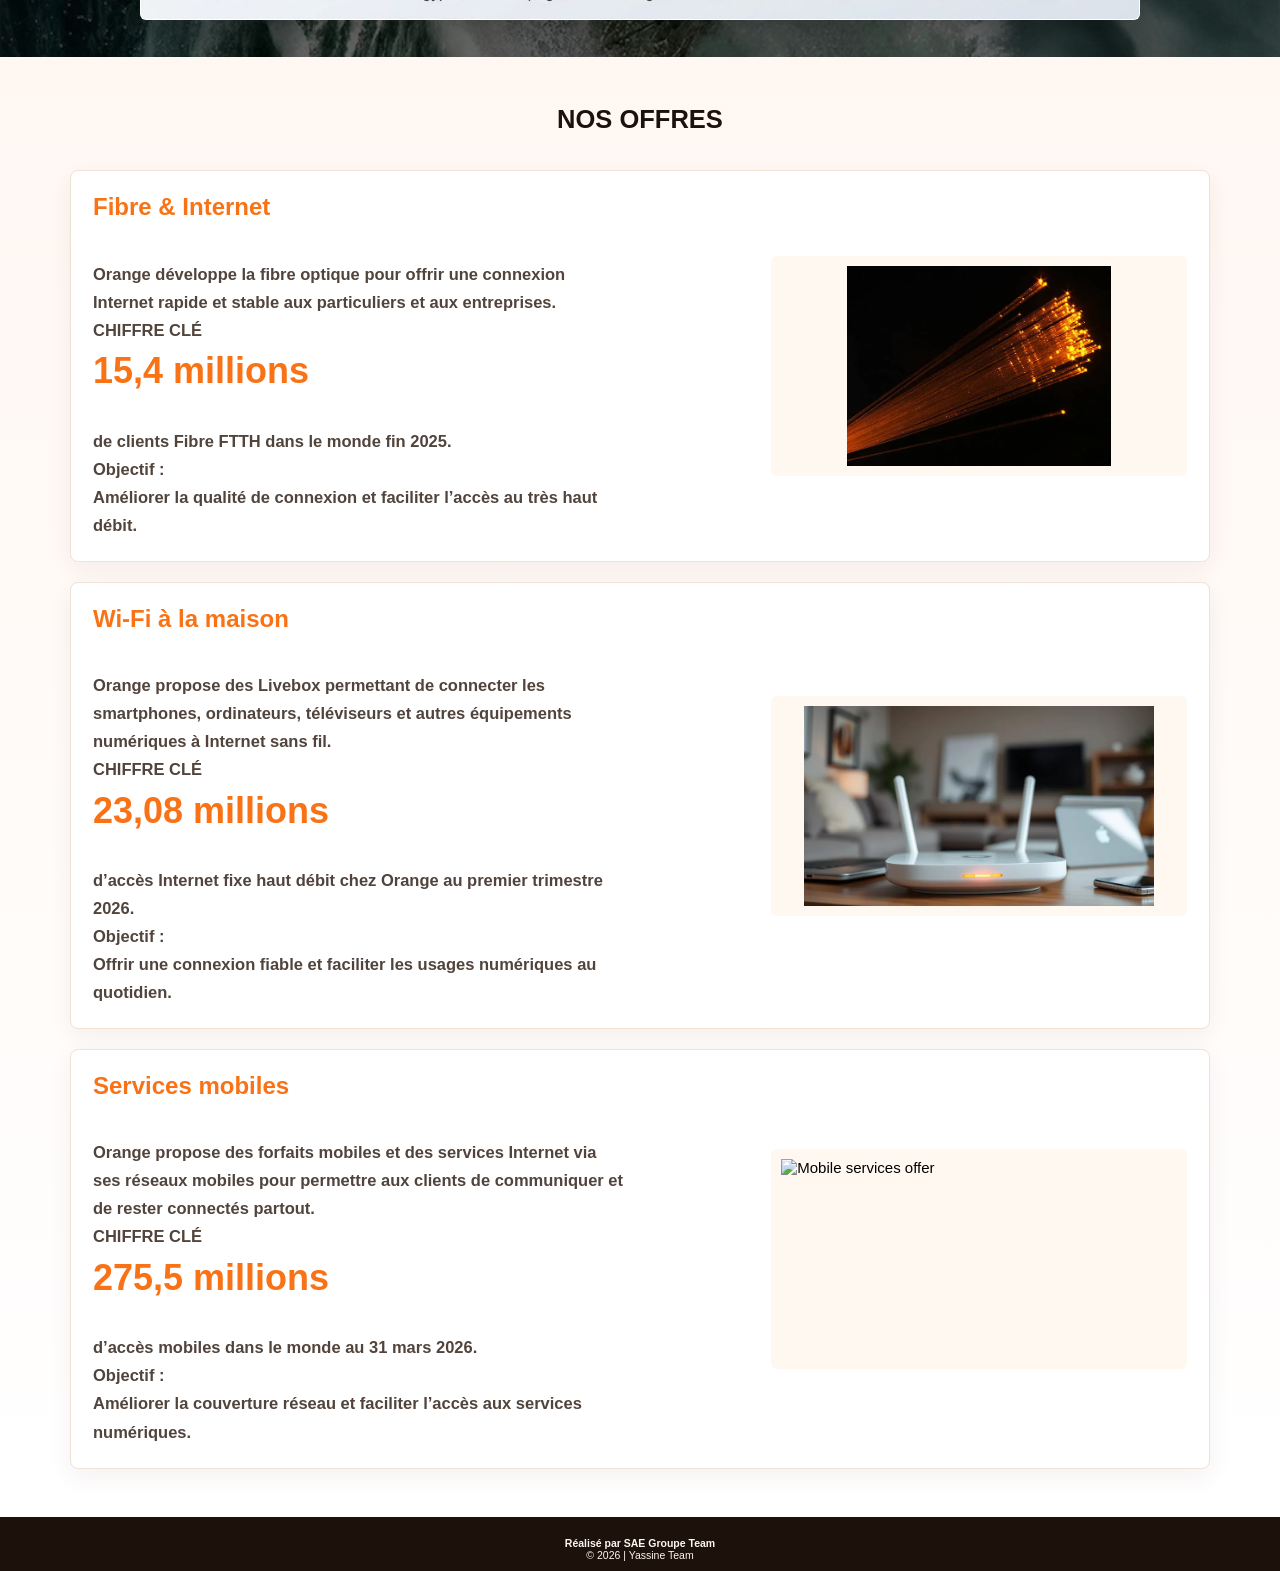
==== commit 0513b005: "Update print statement from 'Hello' to 'Goodbye'" ====
--- a/index.html
+++ b/index.html
@@ -144,7 +144,7 @@
 Offrir une connexion fiable et faciliter les usages numériques au quotidien.
                         </p>
                     </div>
-                    <img src="menuimages\maison.png" class="offer-image" alt="Wi-Fi router for home use">
+                    <img src="menuimages/wifi.webp" class="offer-image" alt="Wi-Fi router for home use">
                 </div>
                 <div class="card">
                     <div class="offer-copy">
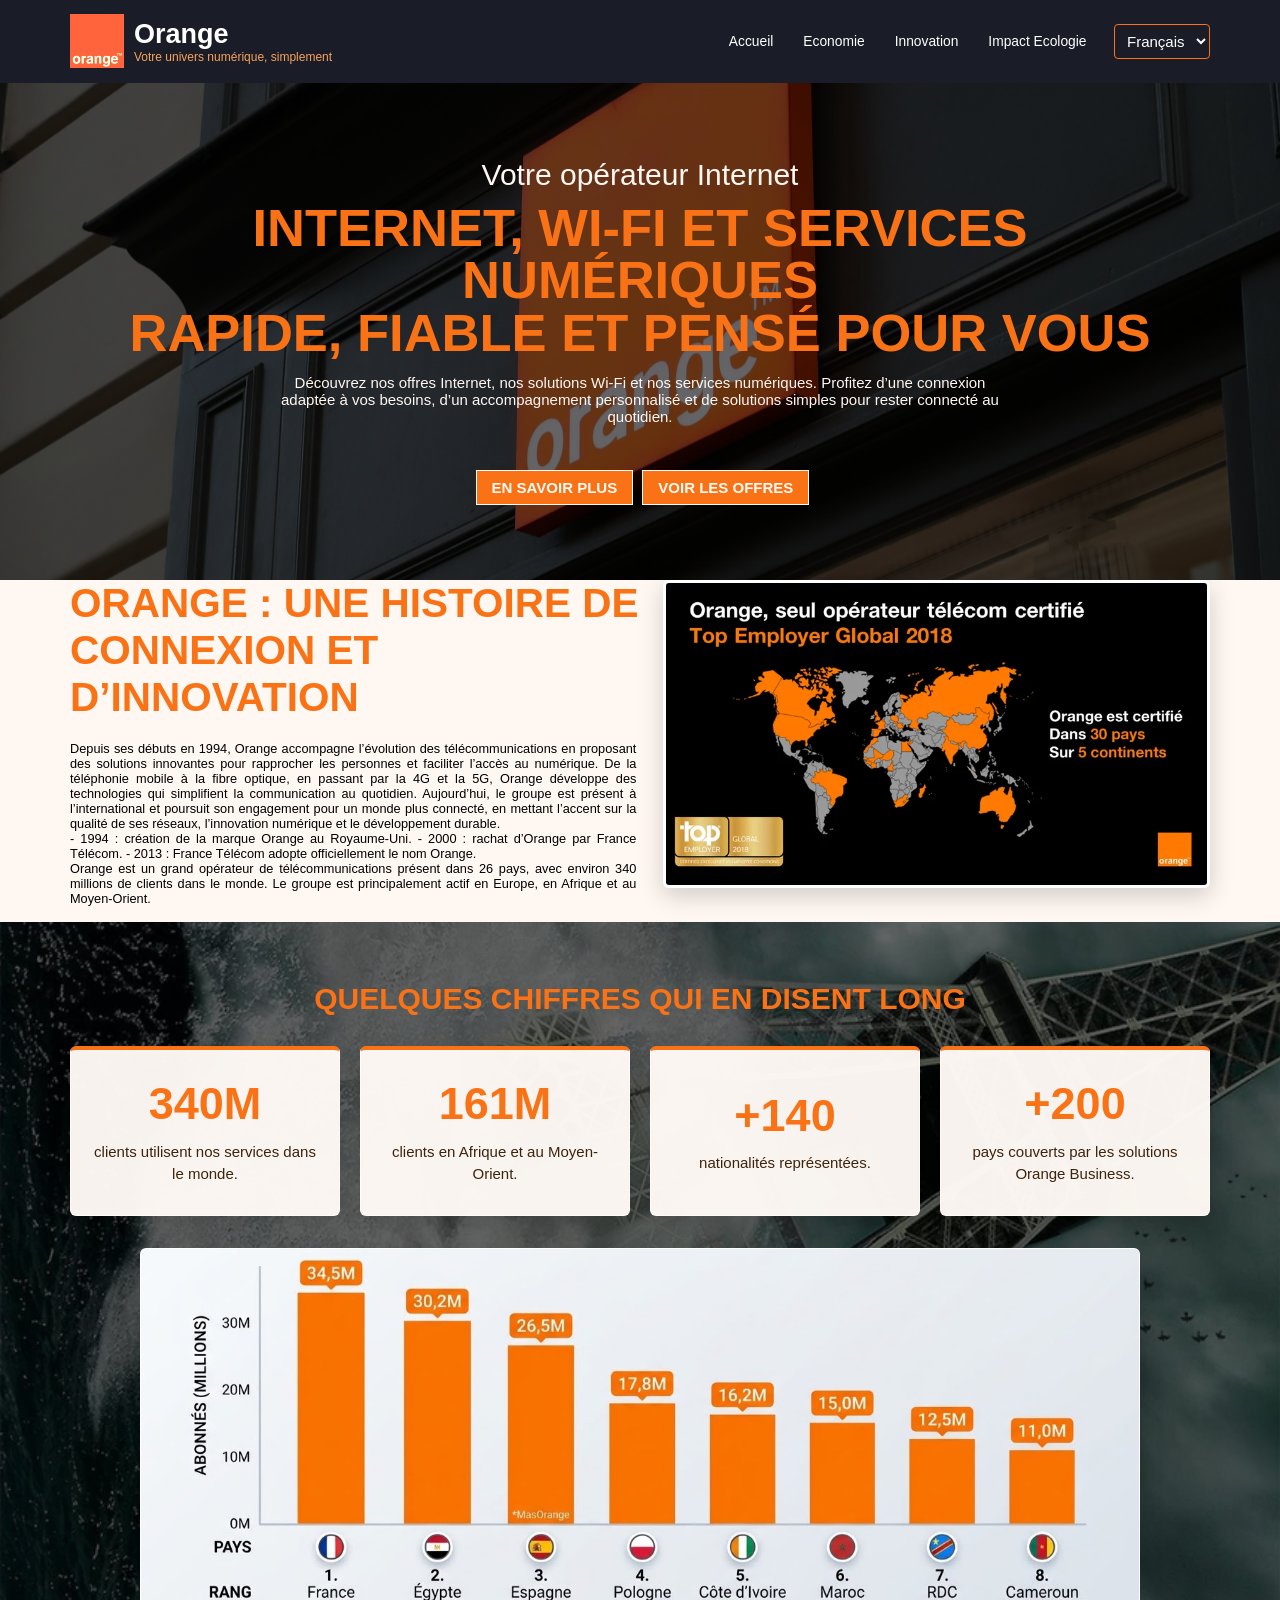
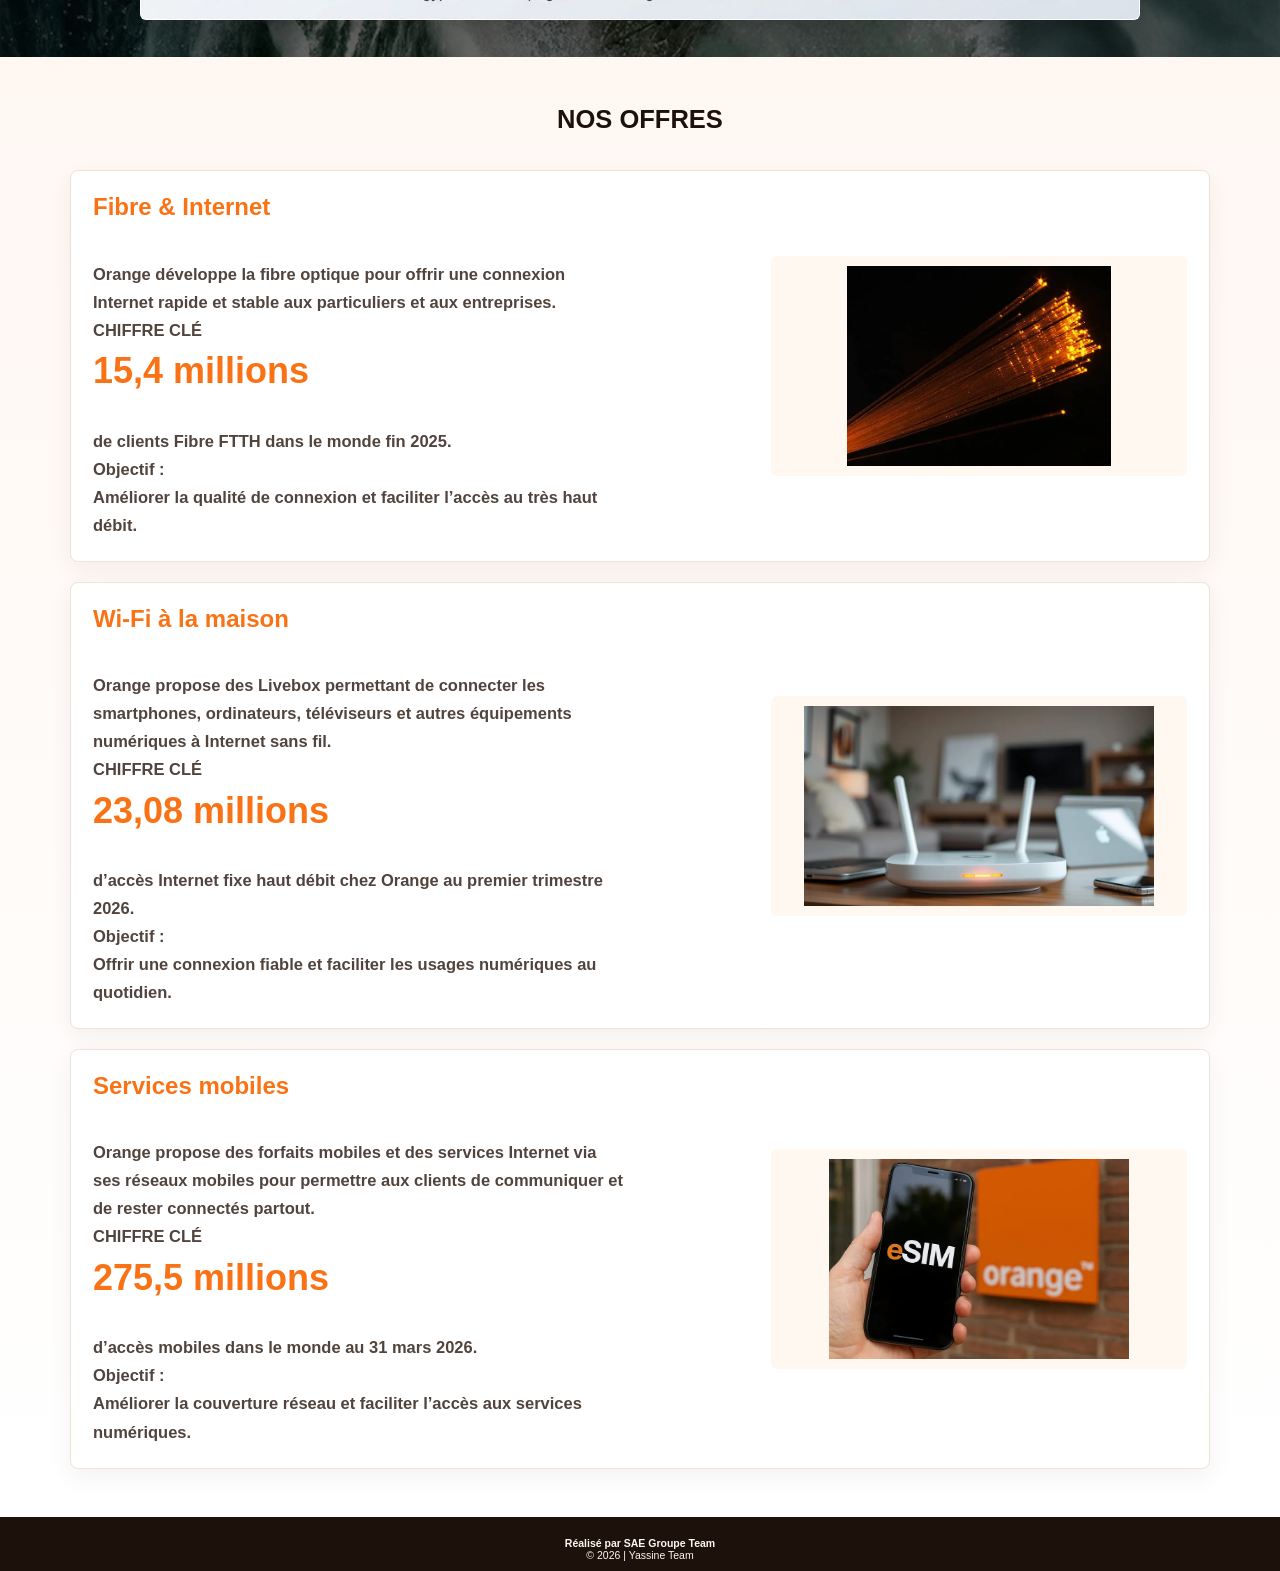
==== commit 454176cb: "Update index.html" ====
--- a/index.html
+++ b/index.html
@@ -169,7 +169,7 @@
 Améliorer la couverture réseau et faciliter l’accès aux services numériques.
                         </p>
                     </div>
-                    <img src="menuimages\sm.png" class="offer-image" alt="Mobile services offer">
+                    <img src="menuimages/mobile.webp" class="offer-image" alt="Mobile services offer">
                 </div>
             </div>
         </div>
